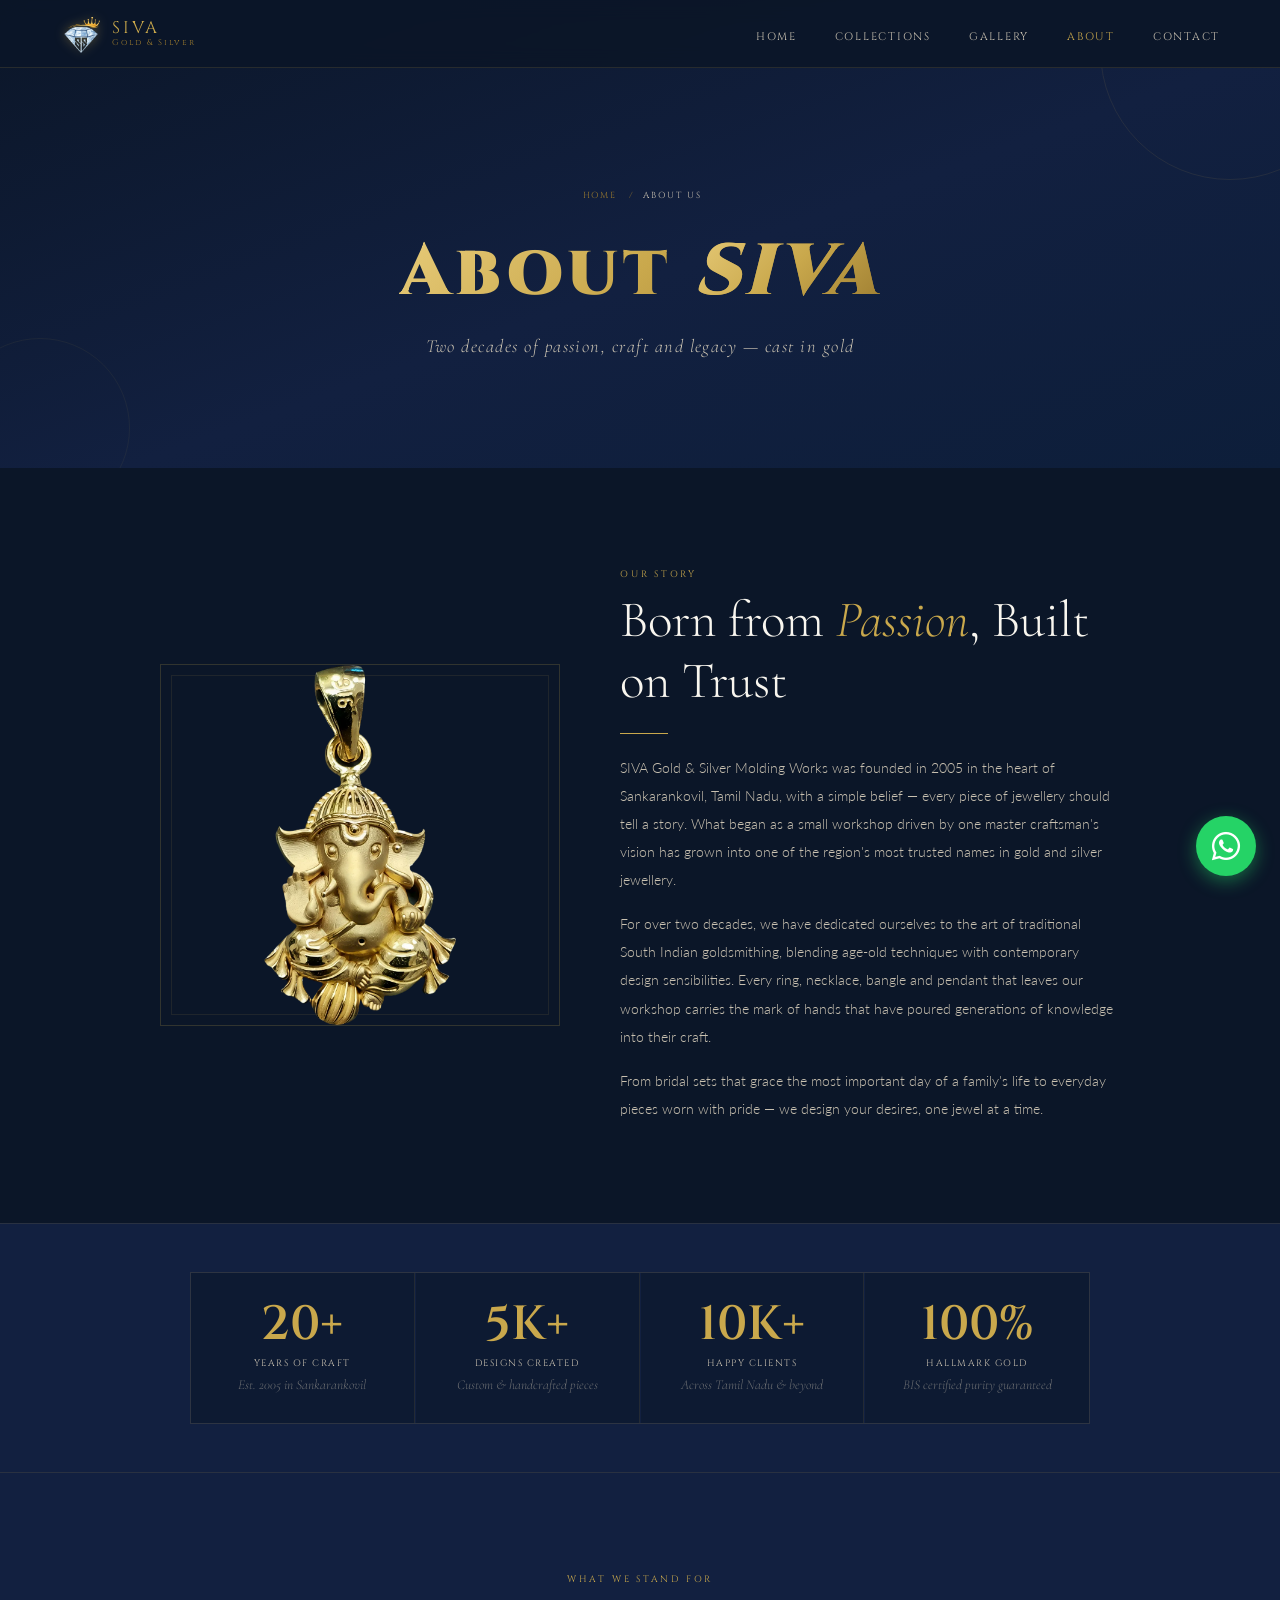
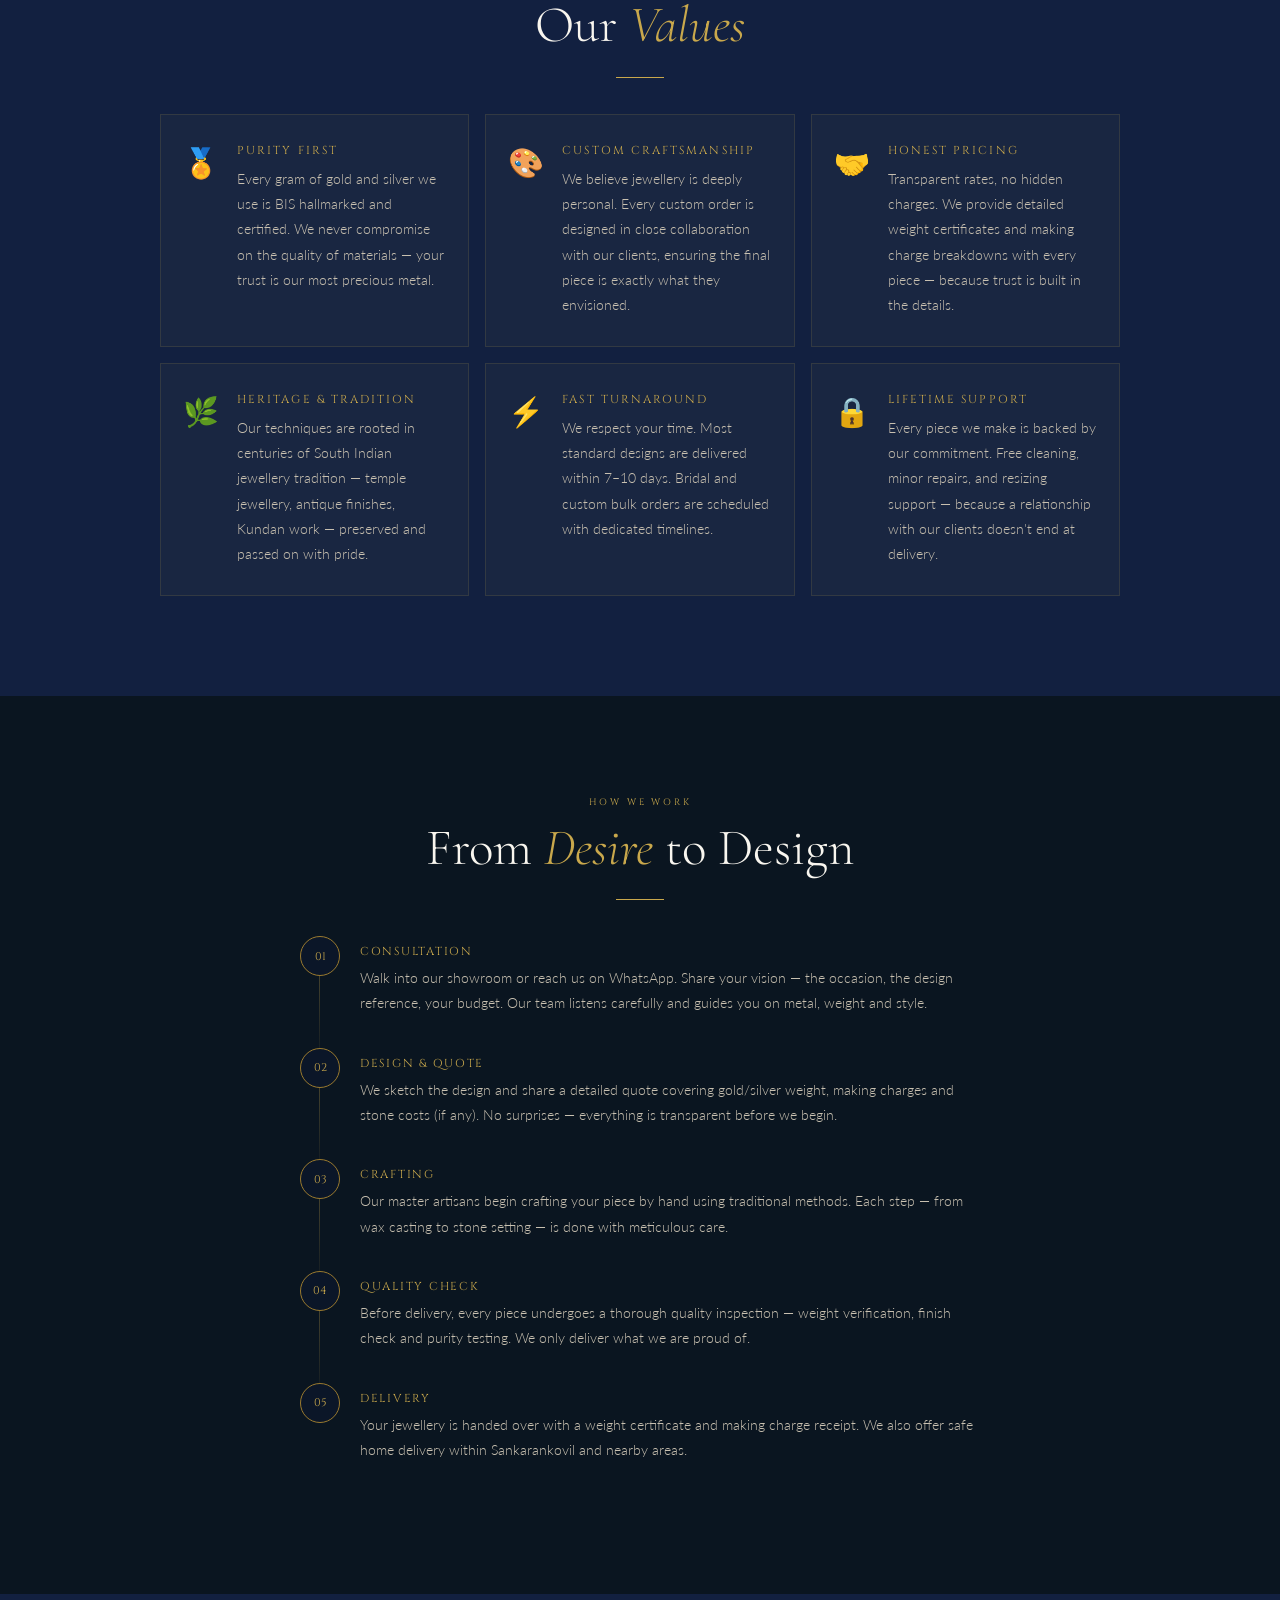
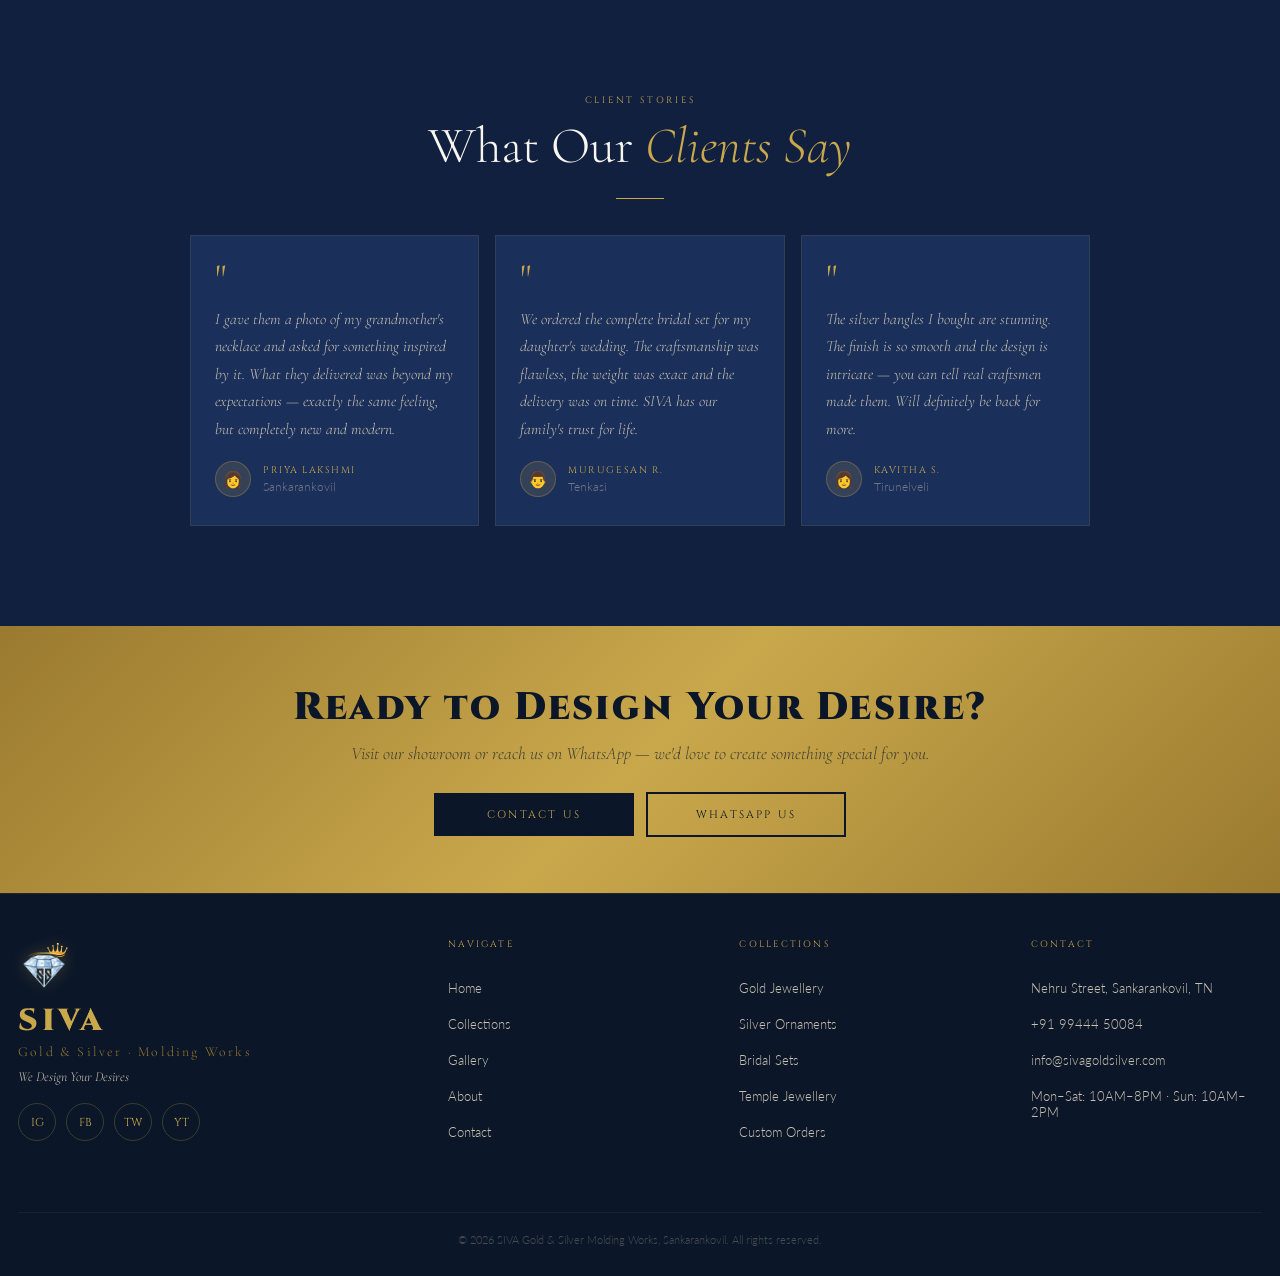
==== about.html @ 399e9473 "Fix site bugs, make it mobile-responsive, and compress assets Correctness - Homepage enquiry form ne" ====
<!DOCTYPE html>
<html lang="en">
<head>
<meta charset="UTF-8">
<meta name="viewport" content="width=device-width, initial-scale=1.0, viewport-fit=cover">
<meta name="theme-color" content="#0B1628">
<title>About Us – SIVA Gold & Silver</title>
<meta name="description" content="SIVA Gold &amp; Silver Molding Works has been crafting gold and silver jewellery in Sankarankovil since 2005. Our story, values and process.">
<link rel="icon" href="assets/logo/favicon-192.png" type="image/png">
<link rel="apple-touch-icon" href="assets/logo/favicon-192.png">
<link rel="preconnect" href="https://fonts.googleapis.com">
<link rel="preconnect" href="https://fonts.gstatic.com" crossorigin>
<link href="https://fonts.googleapis.com/css2?family=Cormorant+Garamond:ital,wght@0,300;0,400;0,600;1,300;1,400&family=Cinzel:wght@400;600;900&family=Lato:wght@300;400&display=swap" rel="stylesheet">
<link rel="stylesheet" href="https://cdnjs.cloudflare.com/ajax/libs/font-awesome/6.5.2/css/all.min.css">
<link rel="stylesheet" href="style.css">
<style>

/* ── PAGE HERO ── */
.page-hero {
  min-height: 52vh;
  padding: calc(var(--nav-h) + 60px) 24px 60px;
  background: linear-gradient(160deg, var(--navy) 0%, var(--navy-mid) 55%, #0D1E3A 100%);
  display: flex; flex-direction: column;
  align-items: center; justify-content: center;
  text-align: center; position: relative; overflow: hidden;
}
.page-hero::before {
  content: ''; position: absolute; top: -80px; right: -80px;
  width: 260px; height: 260px;
  border: 1px solid rgba(201,168,76,.1); border-radius: 50%; pointer-events: none;
}
.page-hero::after {
  content: ''; position: absolute; bottom: -50px; left: -50px;
  width: 180px; height: 180px;
  border: 1px solid rgba(201,168,76,.07); border-radius: 50%; pointer-events: none;
}
.page-hero-inner { position: relative; z-index: 2; animation: fadeUp .7s ease both; }
.breadcrumb {
  font-family: 'Cinzel', serif; font-size: .55rem; letter-spacing: .22em;
  color: var(--gold-dark); text-transform: uppercase; margin-bottom: 14px;
}
.breadcrumb a { color: var(--gold-dark); transition: color .2s; }
.breadcrumb a:hover { color: var(--gold); }
.page-hero h1 {
  font-family: 'Cinzel', serif;
  font-size: clamp(2.2rem, 8vw, 4.5rem);
  font-weight: 900; letter-spacing: .06em;
  background: linear-gradient(135deg, var(--gold-light), var(--gold), var(--gold-dark));
  -webkit-background-clip: text; -webkit-text-fill-color: transparent; background-clip: text;
}
.page-hero p {
  font-family: 'Cormorant Garamond', serif; font-style: italic;
  font-size: clamp(.9rem, 3vw, 1.15rem);
  color: var(--text-light); margin-top: 14px; letter-spacing: .08em;
}

/* ── SHARED SECTION ── */
.about-section {
  padding: 64px 20px;
}
.about-section.alt { background: var(--navy-mid); }
.about-section.dark { background: #0A1520; }

/* ── STORY ── */
.story-grid {
  display: flex; flex-direction: column; gap: 36px;
  max-width: 960px; margin: 0 auto;
}
.story-img-wrap {
  position: relative;
  border: 1px solid rgba(201,168,76,.2);
}
.story-img-wrap::before {
  content: '';
  position: absolute; inset: 10px;
  border: 1px solid rgba(201,168,76,.1);
  pointer-events: none; z-index: 1;
}
.story-img-box {
  height: 240px;
  width: 100%;
  overflow: hidden;
  border-radius: 12px;
}

.story-img-box img {
  width: 100%;
  height: 100%;
  object-fit: contain;
  display: block;
}
.story-text {}
.story-text .section-label { text-align: left; }
.story-text .section-title { text-align: left; }
.story-body {
  font-size: .9rem; line-height: 1.95; color: var(--text-light);
  margin-top: 20px;
}
.story-body p + p { margin-top: 16px; }

/* ── STATS BAND ── */
.stats-band {
  background: var(--navy-mid);
  border-top: 1px solid rgba(201,168,76,.12);
  border-bottom: 1px solid rgba(201,168,76,.12);
  padding: 48px 20px;
}
.stats-row {
  display: grid; grid-template-columns: repeat(2, 1fr);
  gap: 1px; max-width: 900px; margin: 0 auto;
  border: 1px solid rgba(201,168,76,.15);
}
.stat-box {
  padding: 28px 16px; text-align: center;
  background: rgba(11,22,40,.6);
  border-right: 1px solid rgba(201,168,76,.12);
  border-bottom: 1px solid rgba(201,168,76,.12);
}
.stat-box:nth-child(2n) { border-right: none; }
.stat-box:nth-last-child(-n+2) { border-bottom: none; }
.stat-box-num {
  font-family: 'Cinzel', serif;
  font-size: clamp(2rem, 8vw, 3rem);
  font-weight: 600; color: var(--gold); line-height: 1;
}
.stat-box-label {
  font-family: 'Cinzel', serif; font-size: .58rem;
  letter-spacing: .16em; color: var(--text-light);
  text-transform: uppercase; margin-top: 8px;
}
.stat-box-desc {
  font-family: 'Cormorant Garamond', serif; font-style: italic;
  font-size: .85rem; color: rgba(200,192,176,.5);
  margin-top: 6px; line-height: 1.5;
}

/* ── VALUES ── */
.values-grid {
  display: grid; grid-template-columns: 1fr; gap: 16px;
  max-width: 960px; margin: 36px auto 0;
}
.value-card {
  background: rgba(201,168,76,.04);
  border: 1px solid rgba(201,168,76,.14);
  padding: 28px 22px;
  display: flex; gap: 18px; align-items: flex-start;
}
.value-icon {
  font-size: 1.8rem; flex-shrink: 0; margin-top: 2px;
}
.value-title {
  font-family: 'Cinzel', serif; font-size: .72rem;
  letter-spacing: .18em; color: var(--gold);
  text-transform: uppercase; margin-bottom: 8px;
}
.value-desc {
  font-size: .88rem; line-height: 1.8; color: var(--text-light);
}

/* ── PROCESS TIMELINE ── */
.process-list {
  max-width: 680px; margin: 36px auto 0;
  display: flex; flex-direction: column; gap: 0;
}
.process-step {
  display: flex; gap: 20px; align-items: flex-start;
  padding-bottom: 32px; position: relative;
}
.process-step::before {
  content: '';
  position: absolute; left: 19px; top: 40px;
  width: 1px; height: calc(100% - 20px);
  background: linear-gradient(to bottom, rgba(201,168,76,.3), transparent);
}
.process-step:last-child::before { display: none; }
.process-num {
  width: 40px; height: 40px; border-radius: 50%; flex-shrink: 0;
  border: 1px solid var(--gold-dark);
  display: flex; align-items: center; justify-content: center;
  font-family: 'Cinzel', serif; font-size: .7rem;
  color: var(--gold); background: var(--navy);
  position: relative; z-index: 1;
}
.process-content {}
.process-title {
  font-family: 'Cinzel', serif; font-size: .72rem;
  letter-spacing: .15em; color: var(--gold);
  text-transform: uppercase; margin-bottom: 6px; margin-top: 8px;
}
.process-desc { font-size: .88rem; line-height: 1.8; color: var(--text-light); }

/* ── TESTIMONIALS ── */
.testimonials-grid {
  display: flex; flex-direction: column; gap: 16px;
  max-width: 900px; margin: 36px auto 0;
}
.testimonial-card {
  background: var(--navy-light);
  border: 1px solid rgba(201,168,76,.12);
  padding: 28px 24px;
}
.t-quote { font-size: 2.5rem; color: var(--gold); line-height: .7; font-family: 'Cormorant Garamond', serif; display: block; margin-bottom: 14px; }
.t-text { font-family: 'Cormorant Garamond', serif; font-style: italic; font-size: .98rem; line-height: 1.75; color: var(--text-light); margin-bottom: 18px; }
.t-author { display: flex; align-items: center; gap: 12px; }
.t-avatar { width: 36px; height: 36px; border-radius: 50%; background: rgba(201,168,76,.15); border: 1px solid rgba(201,168,76,.3); display: flex; align-items: center; justify-content: center; font-size: 1rem; }
.t-name { font-family: 'Cinzel', serif; font-size: .6rem; letter-spacing: .16em; color: var(--gold); text-transform: uppercase; display: block; }
.t-loc  { font-size: .75rem; color: rgba(200,192,176,.5); margin-top: 2px; }

/* ── CTA BAND ── */
.cta-band {
  background: linear-gradient(135deg, var(--gold-dark) 0%, var(--gold) 50%, var(--gold-dark) 100%);
  padding: 56px 24px; text-align: center;
}
.cta-band h2 {
  font-family: 'Cinzel', serif; font-size: clamp(1.4rem, 5vw, 2.4rem);
  font-weight: 900; color: var(--navy); letter-spacing: .06em; margin-bottom: 10px;
}
.cta-band p {
  font-family: 'Cormorant Garamond', serif; font-style: italic;
  font-size: clamp(.9rem, 3vw, 1.1rem); color: rgba(11,22,40,.7);
  margin-bottom: 28px;
}
.cta-buttons { display: flex; flex-direction: column; gap: 12px; align-items: center; }
.btn-cta-dark {
  display: inline-block; background: var(--navy); color: var(--gold);
  font-family: 'Cinzel', serif; font-size: .68rem; letter-spacing: .2em;
  text-transform: uppercase; padding: 14px 36px; min-width: 200px; text-align: center;
  transition: background .25s;
}
.btn-cta-dark:hover { background: var(--navy-mid); }
.btn-cta-outline {
  display: inline-block; border: 2px solid var(--navy); color: var(--navy);
  font-family: 'Cinzel', serif; font-size: .68rem; letter-spacing: .2em;
  text-transform: uppercase; padding: 13px 36px; min-width: 200px; text-align: center;
  transition: background .25s, color .25s;
}
.btn-cta-outline:hover { background: var(--navy); color: var(--gold); }

/* ── REVEAL ── */
.reveal { opacity: 0; transform: translateY(22px); transition: opacity .6s ease, transform .6s ease; }
.reveal.visible { opacity: 1; transform: none; }
@keyframes fadeUp { from{opacity:0;transform:translateY(28px)} to{opacity:1;transform:none} }

/* ── RESPONSIVE ── */
@media(min-width:640px){
  .about-section { padding: 80px 32px; }
  .stats-row { grid-template-columns: repeat(4, 1fr); }
  .stat-box { border-bottom: none; }
  .stat-box:nth-child(2n) { border-right: 1px solid rgba(201,168,76,.12); }
  .stat-box:last-child { border-right: none; }
  .values-grid { grid-template-columns: repeat(2, 1fr); }
  .testimonials-grid { flex-direction: row; flex-wrap: wrap; }
  .testimonial-card { flex: 1 1 calc(50% - 8px); }
  .cta-buttons { flex-direction: row; justify-content: center; }
}
@media(min-width:1024px){
  :root { --nav-h: 68px; }
  nav { padding: 0 60px; }
  .hamburger { display: none; }
  .nav-links { display: flex; gap: 38px; list-style: none; }
  .nav-links a { font-family:'Cinzel',serif; font-size:.68rem; letter-spacing:.16em; color:var(--text-light); text-transform:uppercase; transition:color .3s; }
  .nav-links a:hover { color: var(--gold); }
  .about-section { padding: 100px 60px; }
  .story-grid { flex-direction: row; gap: 60px; align-items: center; }
  .story-img-wrap { flex: 0 0 400px; }
  .story-img-box { height: 360px; }
  .values-grid { grid-template-columns: repeat(3, 1fr); }
  .testimonials-grid { flex-direction: row; }
  .testimonial-card { flex: 1; }
}
</style>
</head>
<body>

<!-- NAV -->
<nav id="mainNav">
  <a href="index.html" class="nav-logo">
    <img src="assets/logo/diamond.webp" alt="SIVA Logo" class="nav-logo-img">
    <span>SIVA<small>Gold &amp; Silver</small></span>
  </a>
  <ul class="nav-links">
    <li><a href="index.html">Home</a></li>
    <li><a href="collections.html">Collections</a></li>
    <li><a href="gallery.html">Gallery</a></li>
    <li><a href="about.html" style="color:var(--gold)">About</a></li>
    <li><a href="contact.html">Contact</a></li>
  </ul>
  <div class="hamburger" id="hamburger" onclick="toggleMenu(this)" aria-label="Menu">
    <span></span><span></span><span></span>
  </div>
</nav>

<!-- MOBILE DRAWER -->
<div class="mobile-drawer" id="mobileDrawer">
  <a href="index.html"       onclick="closeMenu()">Home</a>
  <a href="collections.html" onclick="closeMenu()">Collections</a>
  <a href="gallery.html"     onclick="closeMenu()">Gallery</a>
  <a href="about.html"       onclick="closeMenu()">About</a>
  <a href="contact.html"     onclick="closeMenu()">Contact</a>
</div>


<a href="https://wa.me/919944450084"
   class="wa-fab"
   target="_blank" rel="noopener"
   aria-label="Chat with us on WhatsApp">
    <i class="fa-brands fa-whatsapp" aria-hidden="true"></i>
</a>


<!-- PAGE HERO -->
<div class="page-hero">
  <div class="page-hero-inner">
    <div class="breadcrumb"><a href="index.html">Home</a> &nbsp;/&nbsp; <span style="color:var(--text-light)">About Us</span></div>
    <h1>About <em style="-webkit-text-fill-color:transparent;background:linear-gradient(135deg,var(--gold-light),var(--gold),var(--gold-dark));-webkit-background-clip:text;background-clip:text;">SIVA</em></h1>
    <p>Two decades of passion, craft and legacy — cast in gold</p>
  </div>
</div>

<!-- ══ OUR STORY ══ -->
<section class="about-section reveal">
  <div class="story-grid">
    <div class="story-img-wrap">
      <div class="story-img-box">
        <img src="assets/about/about.webp" alt="Our Story">
      </div>
    </div>
    <div class="story-text">
      <span class="section-label">Our Story</span>
      <h2 class="section-title">Born from <em>Passion</em>, Built on Trust</h2>
      <div class="gold-rule left"></div>
      <div class="story-body">
        <p>
          SIVA Gold &amp; Silver Molding Works was founded in 2005 in the heart of
          Sankarankovil, Tamil Nadu, with a simple belief — every piece of jewellery
          should tell a story. What began as a small workshop driven by one master
          craftsman's vision has grown into one of the region's most trusted names
          in gold and silver jewellery.
        </p>
        <p>
          For over two decades, we have dedicated ourselves to the art of traditional
          South Indian goldsmithing, blending age-old techniques with contemporary
          design sensibilities. Every ring, necklace, bangle and pendant that leaves
          our workshop carries the mark of hands that have poured generations of
          knowledge into their craft.
        </p>
        <p>
          From bridal sets that grace the most important day of a family's life to
          everyday pieces worn with pride — we design your desires, one jewel at a time.
        </p>
      </div>
    </div>
  </div>
</section>

<!-- ══ STATS BAND ══ -->
<div class="stats-band">
  <div class="stats-row reveal">
    <div class="stat-box">
      <div class="stat-box-num">20+</div>
      <div class="stat-box-label">Years of Craft</div>
      <div class="stat-box-desc">Est. 2005 in Sankarankovil</div>
    </div>
    <div class="stat-box">
      <div class="stat-box-num">5K+</div>
      <div class="stat-box-label">Designs Created</div>
      <div class="stat-box-desc">Custom &amp; handcrafted pieces</div>
    </div>
    <div class="stat-box">
      <div class="stat-box-num">10K+</div>
      <div class="stat-box-label">Happy Clients</div>
      <div class="stat-box-desc">Across Tamil Nadu &amp; beyond</div>
    </div>
    <div class="stat-box">
      <div class="stat-box-num">100%</div>
      <div class="stat-box-label">Hallmark Gold</div>
      <div class="stat-box-desc">BIS certified purity guaranteed</div>
    </div>
  </div>
</div>

<!-- ══ OUR VALUES ══ -->
<section class="about-section alt reveal">
  <div style="max-width:960px;margin:0 auto">
    <div style="text-align:center;margin-bottom:8px">
      <span class="section-label">What We Stand For</span>
      <h2 class="section-title">Our <em>Values</em></h2>
      <div class="gold-rule"></div>
    </div>
    <div class="values-grid">
      <div class="value-card">
        <div class="value-icon">🏅</div>
        <div>
          <div class="value-title">Purity First</div>
          <div class="value-desc">Every gram of gold and silver we use is BIS hallmarked and certified. We never compromise on the quality of materials — your trust is our most precious metal.</div>
        </div>
      </div>
      <div class="value-card">
        <div class="value-icon">🎨</div>
        <div>
          <div class="value-title">Custom Craftsmanship</div>
          <div class="value-desc">We believe jewellery is deeply personal. Every custom order is designed in close collaboration with our clients, ensuring the final piece is exactly what they envisioned.</div>
        </div>
      </div>
      <div class="value-card">
        <div class="value-icon">🤝</div>
        <div>
          <div class="value-title">Honest Pricing</div>
          <div class="value-desc">Transparent rates, no hidden charges. We provide detailed weight certificates and making charge breakdowns with every piece — because trust is built in the details.</div>
        </div>
      </div>
      <div class="value-card">
        <div class="value-icon">🌿</div>
        <div>
          <div class="value-title">Heritage &amp; Tradition</div>
          <div class="value-desc">Our techniques are rooted in centuries of South Indian jewellery tradition — temple jewellery, antique finishes, Kundan work — preserved and passed on with pride.</div>
        </div>
      </div>
      <div class="value-card">
        <div class="value-icon">⚡</div>
        <div>
          <div class="value-title">Fast Turnaround</div>
          <div class="value-desc">We respect your time. Most standard designs are delivered within 7–10 days. Bridal and custom bulk orders are scheduled with dedicated timelines.</div>
        </div>
      </div>
      <div class="value-card">
        <div class="value-icon">🔒</div>
        <div>
          <div class="value-title">Lifetime Support</div>
          <div class="value-desc">Every piece we make is backed by our commitment. Free cleaning, minor repairs, and resizing support — because a relationship with our clients doesn't end at delivery.</div>
        </div>
      </div>
    </div>
  </div>
</section>

<!-- ══ OUR PROCESS ══ -->
<section class="about-section dark reveal">
  <div style="max-width:700px;margin:0 auto;text-align:center">
    <span class="section-label">How We Work</span>
    <h2 class="section-title">From <em>Desire</em> to Design</h2>
    <div class="gold-rule"></div>
  </div>
  <div class="process-list">
    <div class="process-step">
      <div class="process-num">01</div>
      <div class="process-content">
        <div class="process-title">Consultation</div>
        <div class="process-desc">Walk into our showroom or reach us on WhatsApp. Share your vision — the occasion, the design reference, your budget. Our team listens carefully and guides you on metal, weight and style.</div>
      </div>
    </div>
    <div class="process-step">
      <div class="process-num">02</div>
      <div class="process-content">
        <div class="process-title">Design &amp; Quote</div>
        <div class="process-desc">We sketch the design and share a detailed quote covering gold/silver weight, making charges and stone costs (if any). No surprises — everything is transparent before we begin.</div>
      </div>
    </div>
    <div class="process-step">
      <div class="process-num">03</div>
      <div class="process-content">
        <div class="process-title">Crafting</div>
        <div class="process-desc">Our master artisans begin crafting your piece by hand using traditional methods. Each step — from wax casting to stone setting — is done with meticulous care.</div>
      </div>
    </div>
    <div class="process-step">
      <div class="process-num">04</div>
      <div class="process-content">
        <div class="process-title">Quality Check</div>
        <div class="process-desc">Before delivery, every piece undergoes a thorough quality inspection — weight verification, finish check and purity testing. We only deliver what we are proud of.</div>
      </div>
    </div>
    <div class="process-step">
      <div class="process-num">05</div>
      <div class="process-content">
        <div class="process-title">Delivery</div>
        <div class="process-desc">Your jewellery is handed over with a weight certificate and making charge receipt. We also offer safe home delivery within Sankarankovil and nearby areas.</div>
      </div>
    </div>
  </div>
</section>

<!-- ══ TESTIMONIALS ══ -->
<section class="about-section alt reveal">
  <div style="text-align:center;margin-bottom:8px">
    <span class="section-label">Client Stories</span>
    <h2 class="section-title">What Our <em>Clients Say</em></h2>
    <div class="gold-rule"></div>
  </div>
  <div class="testimonials-grid">
    <div class="testimonial-card">
      <span class="t-quote">"</span>
      <p class="t-text">I gave them a photo of my grandmother's necklace and asked for something inspired by it. What they delivered was beyond my expectations — exactly the same feeling, but completely new and modern.</p>
      <div class="t-author">
        <div class="t-avatar">👩</div>
        <div>
          <span class="t-name">Priya Lakshmi</span>
          <div class="t-loc">Sankarankovil</div>
        </div>
      </div>
    </div>
    <div class="testimonial-card">
      <span class="t-quote">"</span>
      <p class="t-text">We ordered the complete bridal set for my daughter's wedding. The craftsmanship was flawless, the weight was exact and the delivery was on time. SIVA has our family's trust for life.</p>
      <div class="t-author">
        <div class="t-avatar">👨</div>
        <div>
          <span class="t-name">Murugesan R.</span>
          <div class="t-loc">Tenkasi</div>
        </div>
      </div>
    </div>
    <div class="testimonial-card">
      <span class="t-quote">"</span>
      <p class="t-text">The silver bangles I bought are stunning. The finish is so smooth and the design is intricate — you can tell real craftsmen made them. Will definitely be back for more.</p>
      <div class="t-author">
        <div class="t-avatar">👩</div>
        <div>
          <span class="t-name">Kavitha S.</span>
          <div class="t-loc">Tirunelveli</div>
        </div>
      </div>
    </div>
  </div>
</section>

<!-- ══ CTA BAND ══ -->
<div class="cta-band">
  <h2>Ready to Design Your Desire?</h2>
  <p>Visit our showroom or reach us on WhatsApp — we'd love to create something special for you.</p>
  <div class="cta-buttons">
    <a href="contact.html" class="btn-cta-dark">Contact Us</a>
    <a href="https://wa.me/919944450084" target="_blank" rel="noopener" class="btn-cta-outline">WhatsApp Us</a>
  </div>
</div>

<!-- FOOTER -->
<footer>
  <div class="footer-grid-desktop" id="footerDesktop">
    <div>
      <img src="assets/logo/diamond.webp" alt="SIVA Logo" class="footer-logo-img">
      <div class="footer-brand-name">SIVA</div>
      <div class="footer-brand-sub">Gold &amp; Silver · Molding Works</div>
      <div class="footer-tagline-txt">We Design Your Desires</div>
      <div class="footer-socials" style="justify-content:flex-start;margin-top:18px;">
        <a class="social-btn" href="#" aria-label="Instagram">IG</a>
        <a class="social-btn" href="#" aria-label="Facebook">FB</a>
        <a class="social-btn" href="#" aria-label="Twitter">TW</a>
        <a class="social-btn" href="#" aria-label="YouTube">YT</a>
      </div>
    </div>
    <div>
      <div class="footer-col-title">Navigate</div>
      <ul class="footer-links">
        <li><a href="index.html">Home</a></li>
        <li><a href="collections.html">Collections</a></li>
        <li><a href="gallery.html">Gallery</a></li>
        <li><a href="about.html">About</a></li>
        <li><a href="contact.html">Contact</a></li>
      </ul>
    </div>
    <div>
      <div class="footer-col-title">Collections</div>
      <ul class="footer-links">
        <li><a href="collections.html">Gold Jewellery</a></li>
        <li><a href="collections.html">Silver Ornaments</a></li>
        <li><a href="collections.html">Bridal Sets</a></li>
        <li><a href="collections.html">Temple Jewellery</a></li>
        <li><a href="collections.html">Custom Orders</a></li>
      </ul>
    </div>
    <div>
      <div class="footer-col-title">Contact</div>
      <ul class="footer-links">
        <li><a href="https://maps.app.goo.gl/4U7xmLHqNgu89swYA" target="_blank" rel="noopener">Nehru Street, Sankarankovil, TN</a></li>
        <li><a href="tel:+919944450084">+91 99444 50084</a></li>
        <li><a href="mailto:info@sivagoldsilver.com">info@sivagoldsilver.com</a></li>
        <li><span>Mon–Sat: 10AM–8PM · Sun: 10AM–2PM</span></li>
      </ul>
    </div>
  </div>

  <div class="footer-mobile-only" id="footerMobile">
    <div class="footer-brand">
      <img src="assets/logo/diamond.webp" alt="SIVA Logo" class="footer-logo-img-mobile">
      <div class="footer-brand-name">SIVA</div>
      <div class="footer-brand-sub">Gold &amp; Silver · Molding Works</div>
      <div class="footer-tagline-txt">We Design Your Desires</div>
      <div class="footer-socials">
        <a class="social-btn" href="#" aria-label="Instagram">IG</a>
        <a class="social-btn" href="#" aria-label="Facebook">FB</a>
        <a class="social-btn" href="#" aria-label="Twitter">TW</a>
        <a class="social-btn" href="#" aria-label="YouTube">YT</a>
      </div>
    </div>
    <div class="footer-accordion">
      <div class="footer-acc-item">
        <button class="footer-acc-btn" onclick="toggleAcc(this)">Navigate<span class="arr">▾</span></button>
        <div class="footer-acc-body">
          <ul class="footer-links">
            <li><a href="index.html"       onclick="closeAcc(this)">Home</a></li>
            <li><a href="collections.html" onclick="closeAcc(this)">Collections</a></li>
            <li><a href="gallery.html"     onclick="closeAcc(this)">Gallery</a></li>
            <li><a href="about.html"       onclick="closeAcc(this)">About</a></li>
            <li><a href="contact.html"     onclick="closeAcc(this)">Contact</a></li>
          </ul>
        </div>
      </div>
      <div class="footer-acc-item">
        <button class="footer-acc-btn" onclick="toggleAcc(this)">Contact Info<span class="arr">▾</span></button>
        <div class="footer-acc-body">
          <ul class="footer-links">
            <li><a href="https://maps.app.goo.gl/4U7xmLHqNgu89swYA" target="_blank" rel="noopener">Nehru Street, Sankarankovil, TN</a></li>
            <li><a href="tel:+919944450084">+91 99444 50084</a></li>
            <li><a href="mailto:info@sivagoldsilver.com">info@sivagoldsilver.com</a></li>
            <li><span>Mon–Sat: 10AM–8PM · Sun: 10AM–2PM</span></li>
          </ul>
        </div>
      </div>
    </div>
  </div>

  <div class="footer-bottom">
    <div class="footer-copy">© 2026 SIVA Gold &amp; Silver Molding Works, Sankarankovil. All rights reserved.</div>
  </div>
</footer>

<script>
const nav = document.getElementById('mainNav');
window.addEventListener('scroll', () => nav.classList.toggle('scrolled', scrollY > 50), { passive: true });
let menuOpen = false;
function toggleMenu(btn) {
  menuOpen = !menuOpen;
  btn.classList.toggle('open', menuOpen);
  document.getElementById('mobileDrawer').classList.toggle('open', menuOpen);
  document.body.style.overflow = menuOpen ? 'hidden' : '';
}
function closeMenu() {
  menuOpen = false;
  document.getElementById('hamburger').classList.remove('open');
  document.getElementById('mobileDrawer').classList.remove('open');
  document.body.style.overflow = '';
}
function toggleAcc(btn) {
  const body = btn.nextElementSibling;
  const was  = body.classList.contains('open');
  document.querySelectorAll('.footer-acc-body').forEach(b => b.classList.remove('open'));
  document.querySelectorAll('.footer-acc-btn').forEach(b  => b.classList.remove('open'));
  if (!was) { body.classList.add('open'); btn.classList.add('open'); }
}
function closeAcc() {
  document.querySelectorAll('.footer-acc-body').forEach(b => b.classList.remove('open'));
  document.querySelectorAll('.footer-acc-btn').forEach(b  => b.classList.remove('open'));
}
function footerLayout() {
  const d = window.innerWidth >= 1024;
  const fd = document.getElementById('footerDesktop');
  const fm = document.getElementById('footerMobile');
  if (fd) fd.style.display = d ? 'grid' : 'none';
  if (fm) fm.style.display = d ? 'none' : 'block';
}
footerLayout();
window.addEventListener('resize', footerLayout);
const obs = new IntersectionObserver((en) => {
  en.forEach((e, i) => {
    if (e.isIntersecting) { setTimeout(() => e.target.classList.add('visible'), i * 60); obs.unobserve(e.target); }
  });
}, { threshold: 0.07 });
document.querySelectorAll('.reveal').forEach(el => obs.observe(el));
</script>
</body>
</html>
---- style.css ----
/* ════════════════════════════════════════
   RESET & VARIABLES
════════════════════════════════════════ */
:root {
  --gold:       #C9A84C;
  --gold-light: #E8CC7A;
  --gold-dark:  #9A7A2F;
  --navy:       #0B1628;
  --navy-mid:   #122040;
  --navy-light: #1A2F5A;
  --white:      #F9F6EF;
  --text-light: #C8C0B0;
  --nav-h:      60px;
}
*, *::before, *::after {
  margin: 0; padding: 0; box-sizing: border-box;
  -webkit-tap-highlight-color: transparent;
}
html { scroll-behavior: smooth; font-size: 16px; }
body {
  background: var(--navy); color: var(--white);
  font-family: 'Lato', sans-serif; font-weight: 300;
  overflow-x: hidden; -webkit-font-smoothing: antialiased;
}
img { max-width: 100%; display: block; }
a { text-decoration: none; color: inherit; }
button { border: none; background: none; cursor: pointer; font-family: inherit; }

/* keyboard focus — tap highlight is disabled above, so this is the only focus cue */
:focus-visible {
  outline: 2px solid var(--gold);
  outline-offset: 2px;
}

/* respect reduced-motion preferences */
@media (prefers-reduced-motion: reduce) {
  html { scroll-behavior: auto; }
  *, *::before, *::after {
    animation-duration: .01ms !important;
    animation-iteration-count: 1 !important;
    transition-duration: .01ms !important;
  }
}
::-webkit-scrollbar { width: 4px; }
::-webkit-scrollbar-track { background: var(--navy); }
::-webkit-scrollbar-thumb { background: var(--gold-dark); border-radius: 2px; }

/* ════════════════════════════════════════
   NAV  —  logo LEFT  |  name RIGHT
════════════════════════════════════════ */
nav {
  position: fixed; top: 0; left: 0; right: 0; z-index: 900;
  height: var(--nav-h);
  display: flex; align-items: center; justify-content: space-between;
  padding: 0 20px;
  background: rgba(11,22,40,.93);
  backdrop-filter: blur(10px);
  border-bottom: 1px solid rgba(201,168,76,.15);
  transition: background .3s;
}
nav.scrolled { background: rgba(11,22,40,.99); }

/* logo link: image on left, text on right */
.nav-logo {
  display: flex;
  align-items: center;
  gap: 10px;
  font-family: 'Cinzel', serif;
  font-size: 1.05rem;
  letter-spacing: .17em;
  color: var(--gold);
}
.nav-logo-img {
  width: 36px; height: 36px;
  object-fit: contain; flex-shrink: 0;
  filter: drop-shadow(0 0 6px rgba(201,168,76,.4));
}
.nav-logo span { display: flex; flex-direction: column; line-height: 1; }
.nav-logo small {
  font-size: .52rem; letter-spacing: .24em;
  color: var(--gold-dark); margin-top: 2px;
}

/* desktop links */
.nav-links { display: none; }

/* hamburger */
.hamburger {
  width: 42px; height: 42px;
  display: flex; flex-direction: column;
  align-items: center; justify-content: center; gap: 5px; cursor: pointer;
}
.hamburger span { width: 22px; height: 1.5px; background: var(--gold); transition: .3s; display: block; }
.hamburger.open span:nth-child(1) { transform: rotate(45deg) translate(4.5px, 4.5px); }
.hamburger.open span:nth-child(2) { opacity: 0; transform: scaleX(0); }
.hamburger.open span:nth-child(3) { transform: rotate(-45deg) translate(4.5px, -4.5px); }

/* mobile drawer */
.mobile-drawer {
  position: fixed; inset: 0; top: var(--nav-h); z-index: 800;
  background: var(--navy-mid);
  display: flex; flex-direction: column; align-items: center; justify-content: center;
  transform: translateX(100%);
  transition: transform .35s cubic-bezier(.4,0,.2,1);
  /* scroll instead of clipping links on short/landscape screens */
  overflow-y: auto; -webkit-overflow-scrolling: touch;
  padding-bottom: env(safe-area-inset-bottom, 0px);
}
/* short viewports (landscape phones): stop vertical centering so nothing is cut off */
@media (max-height: 520px) {
  .mobile-drawer   { justify-content: flex-start; padding-top: 12px; }
  .mobile-drawer a { padding: 14px 0; font-size: 1.05rem; }
}
.mobile-drawer.open { transform: translateX(0); }
.mobile-drawer a {
  font-family: 'Cinzel', serif; font-size: 1.25rem; letter-spacing: .15em;
  color: var(--text-light); text-transform: uppercase;
  padding: 22px 0; width: 100%; text-align: center;
  border-bottom: 1px solid rgba(201,168,76,.08); transition: color .2s;
}
.mobile-drawer a:first-child { border-top: 1px solid rgba(201,168,76,.08); }
.mobile-drawer a:active { color: var(--gold); }

/* WhatsApp FAB */
.wa-fab {
    position: fixed;
    bottom: calc(18px + env(safe-area-inset-bottom, 0px));
    right: 16px;
    width: 52px;
    height: 52px;
    background: #25D366;
    border-radius: 50%;
    display: flex;
    align-items: center;
    justify-content: center;
    text-decoration: none;
    box-shadow: 0 5px 18px rgba(37,211,102,.45);
    transition: transform .2s ease, opacity .25s ease;
    z-index: 890;   /* above the page, below the lightbox (1000) */
}

.wa-fab i{
    color: #fff;
    font-size: 28px;
    line-height: 1;
}

.wa-fab:hover,
.wa-fab:focus-visible {
    transform: scale(1.08);
}

/* hide the FAB while the mobile menu is open (drawer is its previous sibling) */
.mobile-drawer.open ~ .wa-fab { opacity: 0; pointer-events: none; }
/* ...and while a lightbox is open (which sits after the FAB, so :has is needed) */
body:has(.lightbox.open) .wa-fab { opacity: 0; pointer-events: none; }

@media(min-width:1024px){
  .wa-fab   { bottom: 24px; right: 24px; width: 60px; height: 60px; }
  .wa-fab i { font-size: 32px; }
}
/* ════════════════════════════════════════
   HERO  —  logo LEFT  |  text RIGHT
════════════════════════════════════════ */
#hero {
  min-height: 100vh;        /* fallback for browsers without svh */
  min-height: 100svh;
  padding: calc(var(--nav-h) + 32px) 20px 72px;
  background: linear-gradient(160deg, var(--navy) 0%, var(--navy-mid) 60%, #0D1E3A 100%);
  display: flex; flex-direction: column;
  align-items: center; justify-content: center;
  position: relative; overflow: hidden;
}
#hero::before {
  content: ''; position: absolute; top: -90px; right: -90px;
  width: 280px; height: 280px;
  border: 1px solid rgba(201,168,76,.1); border-radius: 50%; pointer-events: none;
}
#hero::after {
  content: ''; position: absolute; bottom: -60px; left: -60px;
  width: 200px; height: 200px;
  border: 1px solid rgba(201,168,76,.07); border-radius: 50%; pointer-events: none;
}

.hero-inner {
  position: relative; z-index: 2;
  animation: fadeUp .8s ease both;
  width: 100%; max-width: 900px;
}

/* ── split row: always logo-left / text-right ── */
.hero-split {
  display: flex;
  flex-direction: row;          /* side-by-side on ALL screen sizes */
  align-items: center;
  justify-content: center;
  gap: 20px;
  width: 100%;
}

.hero-logo-col {
  flex-shrink: 0;
  display: flex; align-items: center; justify-content: center;
}

.hero-logo-img {
  width: clamp(90px, 26vw, 220px);
  height: clamp(90px, 26vw, 220px);
  object-fit: contain;
  filter: drop-shadow(0 4px 28px rgba(201,168,76,.45));
  animation: floatLogo 4s ease-in-out infinite;
}
@keyframes floatLogo {
  0%, 100% { transform: translateY(0); }
  50%       { transform: translateY(-8px); }
}

.hero-text-col {
  flex: 1; min-width: 0;
  display: flex; flex-direction: column;
  align-items: flex-start;
  text-align: left;
}

.hero-badge {
  display: inline-block;
  align-self: flex-start;          /* stick to left edge of column */
  border: 1px solid rgba(201,168,76,.4); color: var(--gold);
  font-family: 'Cinzel', serif; font-size: .52rem; letter-spacing: .24em;
  padding: 4px 12px; margin-bottom: 14px; text-transform: uppercase;
}
.hero-brand {
  font-family: 'Cinzel', serif;
  font-size: clamp(2.8rem, 12vw, 8rem);
  font-weight: 900; letter-spacing: .04em; line-height: 1;
  background: linear-gradient(135deg, var(--gold-light) 0%, var(--gold) 45%, var(--gold-dark) 100%);
  -webkit-background-clip: text; -webkit-text-fill-color: transparent; background-clip: text;
  filter: drop-shadow(0 2px 14px rgba(201,168,76,.22));
}
.diamond-row {
  display: flex; align-items: center;
  gap: 8px; justify-content: flex-start; margin: 12px 0;
}
.diamond-row span {
  width: 5px; height: 5px; background: var(--gold);
  transform: rotate(45deg); opacity: .7;
}
.diamond-row span:nth-child(2) { width: 8px; height: 8px; opacity: 1; }
.line-dec { width: 32px; height: 1px; background: linear-gradient(to right, transparent, var(--gold-dark)); }
.line-dec.r { background: linear-gradient(to left, transparent, var(--gold-dark)); }

/* GOLD & SILVER — large, elegant Cormorant, wide spacing */
.hero-sub {
  font-family: 'Cormorant Garamond', serif;
  font-size: clamp(1.3rem, 5.5vw, 2.2rem);
  font-weight: 300;
  letter-spacing: .38em;
  background: linear-gradient(135deg, var(--gold-light) 0%, var(--gold) 50%, var(--gold-dark) 100%);
  -webkit-background-clip: text; -webkit-text-fill-color: transparent;
  background-clip: text;
  filter: drop-shadow(0 2px 16px rgba(201,168,76,.5));
  text-transform: uppercase;
  margin-bottom: 12px;
  align-self: flex-start;
}
/* MOLDING WORKS — Cinzel, medium size, subtle gold, tight spacing */
.hero-tagline {
  font-family: 'Cinzel', serif; font-weight: 400;
  font-size: clamp(.65rem, 2.2vw, .85rem);
  letter-spacing: .32em;
  background: linear-gradient(90deg, var(--gold-light), var(--gold), var(--gold-dark));
  -webkit-background-clip: text; -webkit-text-fill-color: transparent;
  background-clip: text;
  filter: drop-shadow(0 0 6px rgba(201,168,76,.35));
  text-transform: uppercase;
  margin-bottom: 14px;
}
/* WE DESIGN YOUR DESIRES — gold text, simple border box */
.hero-tagline-highlight {
  font-family: 'Cinzel', serif; font-weight: 600;
  font-size: clamp(.55rem, 1.7vw, .7rem);
  letter-spacing: .28em;
  color: var(--gold);
  text-transform: uppercase;
  display: inline-block;
  align-self: flex-start;
  border: 1px solid rgba(201,168,76,.6);
  padding: 8px 20px;
  margin-bottom: 28px;
  box-shadow: 0 0 10px rgba(201,168,76,.15);
}
.btn-primary {
  display: inline-block; border: 1px solid var(--gold); color: var(--gold);
  font-family: 'Cinzel', serif; font-size: .62rem; letter-spacing: .18em;
  text-transform: uppercase; padding: 13px 26px;
  position: relative; overflow: hidden; transition: color .35s;
}
.btn-primary::before {
  content: ''; position: absolute; inset: 0; background: var(--gold);
  transform: scaleX(0); transform-origin: left; transition: transform .35s ease;
}
.btn-primary:active { color: var(--navy); }
.btn-primary:active::before { transform: scaleX(1); }
.btn-primary span { position: relative; z-index: 1; }

.hero-scroll-hint {
  position: absolute; bottom: 20px; left: 50%; transform: translateX(-50%);
  font-family: 'Cinzel', serif; font-size: .52rem; letter-spacing: .2em;
  color: var(--gold-dark); text-transform: uppercase;
  display: flex; flex-direction: column; align-items: center; gap: 6px;
}
.hero-scroll-hint::after {
  content: ''; width: 1px; height: 26px;
  background: linear-gradient(to bottom, var(--gold-dark), transparent);
  animation: scrollLine 1.8s ease-in-out infinite;
}

/* ════════════════════════════════════════
   MARQUEE
════════════════════════════════════════ */
.marquee-strip { background: var(--gold); padding: 11px 0; overflow: hidden; white-space: nowrap; }
.marquee-strip.dark { background: var(--navy-mid); }
.marquee-inner { display: inline-flex; animation: marquee 16s linear infinite; }
.marquee-inner.rev { animation-direction: reverse; }
.marquee-inner span {
  font-family: 'Cinzel', serif; font-size: .6rem; letter-spacing: .2em;
  color: var(--navy); text-transform: uppercase; padding: 0 22px;
}
.marquee-inner span::before { content: '◆  '; }
.marquee-strip.dark .marquee-inner span { color: var(--gold); }

/* ════════════════════════════════════════
   SECTION COMMON
════════════════════════════════════════ */
section { padding: 60px 18px; }
.section-label {
  font-family: 'Cinzel', serif; font-size: .58rem;
  letter-spacing: .3em; color: var(--gold);
  text-transform: uppercase; margin-bottom: 10px; display: block;
}
.section-title {
  font-family: 'Cormorant Garamond', serif;
  font-size: clamp(1.8rem, 6.5vw, 3.2rem);
  font-weight: 300; line-height: 1.2; color: var(--white);
}
.section-title em { font-style: italic; color: var(--gold); }
.gold-rule { width: 48px; height: 1px; background: var(--gold); margin: 20px auto 0; }
.gold-rule.left { margin-left: 0; }

/* ════════════════════════════════════════
   COLLECTIONS
════════════════════════════════════════ */
#collections { background: var(--white); color: var(--navy); padding: 60px 16px; }
#collections .section-label { color: var(--gold-dark); text-align: center; }
#collections .section-title { color: var(--navy); text-align: center; }
#collections .section-title em { color: var(--gold-dark); }
.collections-header { margin-bottom: 36px; }
.collections-grid {
  display: grid; grid-template-columns: repeat(2, 1fr); gap: 12px;
  max-width: 1100px; margin: 0 auto;
}
.product-card {
  background: #fff; border: 1px solid rgba(201,168,76,.2);
  overflow: hidden; position: relative; cursor: pointer;
  transition: box-shadow .3s, transform .3s;
}
.product-card:active { transform: scale(.97); box-shadow: 0 8px 24px rgba(201,168,76,.13); }
.card-img-wrap {
  height: 170px;                                   /* taller = more room for jewellery */
  background: linear-gradient(145deg, #f5f0e8, #ede8de);  /* warm cream, looks great behind gold */
  display: flex; align-items: center; justify-content: center;
  overflow: hidden; position: relative;
}
/* card image — contain shows full jewellery, no cropping */
.card-img {
  width: 100%; height: 100%;
  object-fit: contain;      /* full piece visible, no crop */
  object-position: center;
  display: block;
  padding: 10px;            /* breathing room around jewellery */
  transition: transform .4s;
  background: transparent;
}
.product-card:hover .card-img { transform: scale(1.06); }
/* fallback shown when image missing */
.card-img-fallback {
  display: none; align-items: center; justify-content: center;
  width: 100%; height: 100%;
  font-size: 3.2rem; user-select: none;
}
.jewel-emoji { font-size: 3.2rem; user-select: none; }
.card-no {
  position: absolute; top: 8px; left: 10px; z-index: 1;
  font-family: 'Cinzel', serif; font-size: .5rem;
  letter-spacing: .14em; color: rgba(10,20,40,.55);
}
.card-badge {
  position: absolute; top: 8px; right: 10px;
  background: var(--gold); color: var(--navy);
  font-family: 'Cinzel', serif; font-size: .46rem;
  letter-spacing: .1em; padding: 3px 7px; text-transform: uppercase;
}
.card-info {
  padding: 11px 13px 13px;
  display: flex; justify-content: space-between; align-items: flex-end;
}
.card-name { font-family: 'Cormorant Garamond', serif; font-size: .95rem; font-weight: 600; color: var(--navy); line-height: 1.2; }
.card-sub  { font-size: .65rem; color: #888; letter-spacing: .05em; margin-top: 2px; }
.card-weight { font-family: 'Cinzel', serif; font-size: .66rem; color: var(--gold-dark); letter-spacing: .07em; white-space: nowrap; }

/* ════════════════════════════════════════
   ABOUT
════════════════════════════════════════ */
#about { background: var(--navy-mid); position: relative; overflow: hidden; }
#about::before {
  content: 'SIVA'; pointer-events: none;
  position: absolute; right: -10px; bottom: -30px;
  font-family: 'Cinzel', serif; font-size: 9rem; font-weight: 900;
  color: rgba(201,168,76,.04); line-height: 1; white-space: nowrap;
}
.about-content { position: relative; z-index: 2; }
.about-hero-img {
  width: 100%;
  background: transparent;
  border: none;
  display: flex; align-items: center; justify-content: center;
  margin-bottom: 32px;
  overflow: hidden;
}
.about-hero-img img {
  width: 100%;
  height: auto;
  max-height: 420px;
  object-fit: contain;
  object-position: center;
  display: block;
}
.about-body { font-size: .88rem; line-height: 1.9; color: var(--text-light); margin-top: 18px; }
.about-stats {
  display: grid; grid-template-columns: repeat(3, 1fr);
  margin-top: 32px; border: 1px solid rgba(201,168,76,.2);
}
.stat-item { padding: 18px 8px; text-align: center; border-right: 1px solid rgba(201,168,76,.2); }
.stat-item:last-child { border-right: none; }
.stat-num   { font-family: 'Cinzel', serif; font-size: 1.7rem; font-weight: 600; color: var(--gold); line-height: 1; }
.stat-label { font-size: .6rem; letter-spacing: .1em; color: var(--text-light); margin-top: 4px; text-transform: uppercase; }

/* ════════════════════════════════════════
   PRESS / TESTIMONIALS
════════════════════════════════════════ */
#press { background: var(--navy); }
.press-header { text-align: center; margin-bottom: 36px; }
.press-scroll-wrap {
  overflow-x: auto; scroll-snap-type: x mandatory;
  -webkit-overflow-scrolling: touch;
  display: flex; gap: 12px; padding-bottom: 12px; scrollbar-width: none;
}
.press-scroll-wrap::-webkit-scrollbar { display: none; }
.press-card {
  scroll-snap-align: start; min-width: 78vw; max-width: 300px;
  background: var(--navy-light); border: 1px solid rgba(201,168,76,.12);
  padding: 28px 22px; flex-shrink: 0;
}
.quote-mark { font-family: 'Cormorant Garamond', serif; font-size: 3rem; line-height: .7; color: var(--gold); display: block; margin-bottom: 16px; }
.press-text { font-family: 'Cormorant Garamond', serif; font-size: .95rem; line-height: 1.75; color: var(--text-light); font-style: italic; margin-bottom: 20px; }
.press-source { font-family: 'Cinzel', serif; font-size: .58rem; letter-spacing: .16em; color: var(--gold); text-transform: uppercase; }
.press-dots { display: flex; justify-content: center; gap: 8px; margin-top: 18px; }
.press-dot { width: 6px; height: 6px; border-radius: 50%; background: rgba(201,168,76,.25); cursor: pointer; transition: background .3s; }
.press-dot.active { background: var(--gold); }

/* ════════════════════════════════════════
   GALLERY
════════════════════════════════════════ */
#gallery { background: #0A1520; padding: 60px 16px; }
.gallery-header { text-align: center; margin-bottom: 32px; }
.gallery-grid { display: grid; grid-template-columns: repeat(2, 1fr); gap: 5px; }
.gallery-cell {
  height: 125px; display: flex; align-items: center; justify-content: center;
  font-size: 2.6rem; cursor: pointer; position: relative; overflow: hidden; transition: filter .2s;
}
.gallery-cell.wide { grid-column: span 2; height: 155px; font-size: 3.8rem; }
.gallery-cell::after { content: ''; position: absolute; inset: 0; background: rgba(11,22,40,.4); opacity: 0; transition: opacity .25s; }
.gallery-cell:active::after { opacity: 1; }
/* gallery images — contain so full jewellery shows, no cropping */
.gallery-img {
  position: absolute; inset: 0;
  width: 100%; height: 100%;
  object-fit: contain;
  padding: 8px;
  transition: transform .4s ease;
}
.gallery-cell:hover .gallery-img { transform: scale(1.05); }
.gallery-fallback {
  font-size: 2.8rem;
  display: none;
  position: relative; z-index: 1;
}
/* uniform dark navy bg for all cells so jewellery pops */
.g1, .g2, .g3, .g4, .g5 { background: #0B1628; }

/* ════════════════════════════════════════
   CONTACT
════════════════════════════════════════ */
#contact { background: var(--navy-mid); text-align: center; }
.contact-inner { max-width: 560px; margin: 0 auto; }
.contact-body { font-family: 'Cormorant Garamond', serif; font-size: .98rem; font-style: italic; color: var(--text-light); line-height: 1.7; margin: 16px 0 32px; }
.contact-form { display: flex; flex-direction: column; gap: 12px; text-align: left; }
.form-input, .form-textarea {
  width: 100%; background: transparent;
  border: 1px solid rgba(201,168,76,.22); color: var(--white);
  font-family: 'Lato', sans-serif; font-size: .88rem;
  padding: 14px 16px; outline: none; transition: border-color .3s;
  -webkit-appearance: none; appearance: none;
}
.form-input::placeholder, .form-textarea::placeholder { color: rgba(200,192,176,.32); }
.form-input:focus, .form-textarea:focus { border-color: var(--gold); }
.form-textarea { resize: none; height: 110px; }
.btn-submit {
  width: 100%; background: var(--gold); color: var(--navy);
  font-family: 'Cinzel', serif; font-size: .68rem;
  letter-spacing: .2em; text-transform: uppercase; padding: 15px;
  transition: background .25s, transform .15s;
}
.btn-submit:active { background: var(--gold-light); transform: scale(.98); }
.quick-contact { display: flex; flex-direction: column; gap: 10px; margin-top: 28px; }
.qc-item {
  display: flex; align-items: center; gap: 14px;
  background: rgba(201,168,76,.05); border: 1px solid rgba(201,168,76,.12);
  padding: 14px 16px; font-size: .83rem; color: var(--text-light); text-align: left;
}
.qc-icon  { font-size: 1.2rem; flex-shrink: 0; }
.qc-icon img { width: 22px; height: 22px; object-fit: contain; }
.qc-label { font-family: 'Cinzel', serif; font-size: .52rem; letter-spacing: .2em; color: var(--gold); display: block; margin-bottom: 2px; text-transform: uppercase; }

/* ════════════════════════════════════════
   FOOTER
════════════════════════════════════════ */
footer { background: var(--navy); border-top: 1px solid rgba(201,168,76,.12); padding: 44px 18px 28px; }
.footer-logo-img        { width: 52px; height: 52px; object-fit: contain; margin-bottom: 10px; filter: drop-shadow(0 0 8px rgba(201,168,76,.3)); }
.footer-logo-img-mobile { width: 48px; height: 48px; object-fit: contain; margin: 0 auto 10px; filter: drop-shadow(0 0 8px rgba(201,168,76,.3)); }
.footer-brand { text-align: center; margin-bottom: 32px; }
.footer-brand-name { font-family: 'Cinzel', serif; font-size: 1.9rem; font-weight: 900; color: var(--gold); letter-spacing: .12em; }
.footer-brand-sub { font-family: 'Cormorant Garamond', serif; font-size: .86rem; color: var(--gold-dark); letter-spacing: .16em; margin-top: 2px; }
.footer-tagline-txt { font-family: 'Cormorant Garamond', serif; font-style: italic; font-size: .86rem; color: var(--text-light); margin-top: 8px; }
.footer-socials { display: flex; justify-content: center; gap: 10px; margin-top: 18px; }
.social-btn {
  width: 38px; height: 38px; border-radius: 50%;
  border: 1px solid rgba(201,168,76,.25);
  display: flex; align-items: center; justify-content: center;
  color: var(--gold); font-size: .72rem; font-family: 'Cinzel', serif; transition: background .2s;
}
.social-btn:active { background: var(--gold); color: var(--navy); border-color: var(--gold); }
.footer-col-title { font-family: 'Cinzel', serif; font-size: .58rem; letter-spacing: .24em; color: var(--gold); text-transform: uppercase; margin-bottom: 18px; }
.footer-accordion { border-top: 1px solid rgba(201,168,76,.1); }
.footer-acc-item { border-bottom: 1px solid rgba(201,168,76,.1); }
.footer-acc-btn {
  width: 100%; display: flex; justify-content: space-between; align-items: center;
  padding: 15px 2px; background: none;
  font-family: 'Cinzel', serif; font-size: .6rem; letter-spacing: .22em;
  color: var(--gold); text-transform: uppercase;
}
.footer-acc-btn .arr { transition: transform .3s; font-size: .75rem; }
.footer-acc-btn.open .arr { transform: rotate(180deg); }
.footer-acc-body { max-height: 0; overflow: hidden; transition: max-height .3s ease; }
.footer-acc-body.open { max-height: 300px; }
.footer-links { list-style: none; padding: 4px 0 16px; display: flex; flex-direction: column; gap: 4px; }
/* inline-block + padding gives each link a comfortable ~32px touch area */
.footer-links a,
.footer-links span { font-size: .83rem; color: var(--text-light); display: inline-block; padding: 8px 0; }
.footer-links a:active,
.footer-links a:hover  { color: var(--gold); }
.footer-grid-desktop { display: none; }
.footer-bottom { margin-top: 28px; padding-top: 18px; border-top: 1px solid rgba(201,168,76,.08); text-align: center; }
.footer-copy { font-size: .68rem; color: rgba(200,192,176,.32); line-height: 1.6; }

/* breadcrumb links need a usable touch area (defined per-page, sized here) */
.breadcrumb a { display: inline-block; padding: 9px 4px; }

/* ════════════════════════════════════════
   LIGHTBOX
════════════════════════════════════════ */
.lightbox { display: none; position: fixed; inset: 0; z-index: 1000; background: rgba(5,10,20,.96); align-items: center; justify-content: center; padding: 20px; }
.lightbox.open { display: flex; }
.lightbox-close {
  position: absolute; top: 16px; right: 16px;
  width: 44px; height: 44px; border-radius: 50%;
  background: rgba(201,168,76,.15); border: 1px solid rgba(201,168,76,.3);
  display: flex; align-items: center; justify-content: center;
  font-size: 1.2rem; color: var(--gold); cursor: pointer; z-index: 2;
  transition: background .2s;
}
.lightbox-close:hover { background: rgba(201,168,76,.3); }
.lightbox-content { display: flex; align-items: center; justify-content: center; max-width: 92vw; max-height: 88vh; }
.lightbox-img {
  max-width: 92vw; max-height: 88vh;
  object-fit: contain;
  border: 1px solid rgba(201,168,76,.2);
  box-shadow: 0 0 60px rgba(201,168,76,.15);
}
.lightbox-fallback { font-size: 8rem; }

/* ════════════════════════════════════════
   REVEAL
════════════════════════════════════════ */
.reveal { opacity: 0; transform: translateY(22px); transition: opacity .6s ease, transform .6s ease; }
.reveal.visible { opacity: 1; transform: none; }

/* ════════════════════════════════════════
   KEYFRAMES
════════════════════════════════════════ */
@keyframes fadeUp    { from { opacity:0; transform:translateY(28px) } to { opacity:1; transform:none } }
@keyframes scrollLine { 0%{opacity:0;transform:scaleY(0);transform-origin:top} 50%{opacity:1} 100%{opacity:0;transform:scaleY(1);transform-origin:top} }
@keyframes marquee   { from { transform:translateX(0) } to { transform:translateX(-50%) } }

/* ════════════════════════════════════════
   MOBILE HERO  ≤ 480px  — stack logo above text
════════════════════════════════════════ */
@media(max-width:480px){
  #hero { padding: calc(var(--nav-h) + 24px) 16px 60px; }

  /* stack: logo on top, text below — avoids cramped side-by-side */
  .hero-split {
    flex-direction: column;
    align-items: center;
    gap: 16px;
  }
  .hero-logo-img { width: 110px; height: 110px; }

  /* center all text on small phones */
  .hero-text-col {
    align-items: center;
    text-align: center;
  }
  .hero-badge   { align-self: center; font-size: .48rem; padding: 4px 10px; }
  .hero-brand   { font-size: clamp(3rem, 16vw, 4.5rem); }
  .diamond-row  { justify-content: center; }
  .hero-sub     { font-size: clamp(.9rem, 5.5vw, 1.2rem); align-self: center; }
  .hero-tagline { font-size: clamp(.56rem, 3vw, .7rem); letter-spacing: .2em; }
  .hero-tagline-highlight {
    font-size: clamp(.48rem, 2.8vw, .62rem);
    letter-spacing: .18em; padding: 6px 14px;
    align-self: center;
  }
  .btn-primary  { padding: 12px 22px; font-size: .58rem; }
}

/* ════════════════════════════════════════
   SMALL TABLET  ≥ 481px  — side by side, compact
════════════════════════════════════════ */
@media(min-width:481px) and (max-width:599px){
  .hero-logo-img { width: 100px; height: 100px; }
  .hero-split    { gap: 16px; }
  .hero-brand    { font-size: clamp(2.4rem, 11vw, 3.5rem); }
  .hero-sub      { font-size: clamp(.8rem, 4vw, 1rem); }
  .hero-tagline  { font-size: .6rem; letter-spacing: .18em; }
  .hero-tagline-highlight { font-size: .52rem; padding: 5px 12px; }
}

/* ════════════════════════════════════════
   TABLET  ≥ 600px
════════════════════════════════════════ */
@media(min-width:600px){
  section { padding: 80px 28px; }
  #collections, #gallery { padding: 80px 24px; }
  .collections-grid { grid-template-columns: repeat(3, 1fr); gap: 16px; }
  .card-img-wrap { height: 210px; }
  .jewel-emoji { font-size: 4rem; }
  .gallery-grid { grid-template-columns: repeat(3, 1fr); }
  .gallery-cell { height: 170px; font-size: 3.2rem; }
  .gallery-cell.wide { height: 170px; font-size: 3.8rem; }
  .press-card { min-width: 300px; }
  .quick-contact { flex-direction: row; flex-wrap: wrap; }
  .qc-item { flex: 1 1 calc(50% - 5px); }
  .about-hero-img { max-height: 320px; height: auto; }
  .about-hero-img img { max-height: 320px; }

  /* hero: side by side, comfortable */
  .hero-logo-img { width: clamp(110px, 22vw, 180px); height: clamp(110px, 22vw, 180px); }
  .hero-split    { gap: 24px; }
  .hero-brand    { font-size: clamp(2.8rem, 10vw, 5rem); }
  .hero-sub      { font-size: clamp(.95rem, 4vw, 1.4rem); }
  .hero-tagline  { font-size: clamp(.6rem, 2vw, .78rem); }
  .hero-tagline-highlight { font-size: clamp(.52rem, 1.8vw, .68rem); }
}

/* ════════════════════════════════════════
   DESKTOP  ≥ 1024px
════════════════════════════════════════ */
@media(min-width:1024px){
  :root { --nav-h: 68px; }
  nav { padding: 0 60px; }
  .hamburger { display: none; }
  .nav-logo-img { width: 42px; height: 42px; }
  .nav-links { display: flex; gap: 38px; list-style: none; }
  .nav-links a {
    font-family: 'Cinzel', serif; font-size: .68rem; letter-spacing: .16em;
    color: var(--text-light); text-transform: uppercase; transition: color .3s;
  }
  .nav-links a:hover { color: var(--gold); }

  section { padding: 100px 60px; }
  #collections, #gallery { padding: 100px 60px; }

  .collections-grid { grid-template-columns: repeat(3, 1fr); gap: 24px; }
  .card-img-wrap { height: 240px; }
  .product-card:hover { box-shadow: 0 14px 40px rgba(201,168,76,.15); transform: translateY(-5px); }
  .product-card:hover .jewel-emoji { transform: scale(1.06); }
  .jewel-emoji { transition: transform .4s; }

  .about-content { display: grid; grid-template-columns: 1fr 1fr; gap: 80px; align-items: center; max-width: 1100px; margin: 0 auto; }
  .about-hero-img { height: auto; max-height: 500px; margin-bottom: 0; }
  .about-hero-img img { max-height: 500px; }

  .press-scroll-wrap { overflow: visible; display: grid; grid-template-columns: repeat(3, 1fr); gap: 2px; }
  .press-card { min-width: auto; max-width: none; }
  .press-card:hover { border-color: rgba(201,168,76,.35); background: rgba(26,47,90,.7); }
  .press-dots { display: none; }

  .gallery-grid { grid-template-columns: repeat(4, 1fr); grid-template-rows: repeat(2, 200px); }
  .gallery-cell { height: auto; font-size: 3.5rem; }
  /* .wide is more specific than .gallery-cell, so it needs its own height reset
     or it keeps the fixed 170px from the tablet rule and leaves a gap below. */
  .gallery-cell.wide { height: auto; grid-column: span 2; grid-row: span 2; font-size: 5rem; }
  .gallery-cell:hover::after { opacity: 1; }
  .gallery-cell:hover { filter: brightness(1.09); }

  .quick-contact { flex-direction: row; }
  .qc-item { flex: 1; }
  .social-btn:hover { background: var(--gold); color: var(--navy); border-color: var(--gold); }

  /* hero desktop */
  .hero-split { gap: 56px; }
  .hero-logo-img { width: 240px; height: 240px; }

  .btn-primary:hover { color: var(--navy); }
  .btn-primary:hover::before { transform: scaleX(1); }

  /* footer desktop */
  .footer-brand { text-align: left; margin-bottom: 0; }
  .footer-socials { justify-content: flex-start; }
  .footer-accordion { display: none; }
  .footer-grid-desktop {
    display: grid !important;
    grid-template-columns: 1.6fr 1fr 1fr 1fr; gap: 60px; margin-bottom: 48px;
  }
  .footer-mobile-only { display: none; }
}

/* ════════════════════════════════════════
   COLLECTIONS FOOTER — Load More / View All
════════════════════════════════════════ */
.collections-footer {
  display: flex; flex-direction: column;
  align-items: center; gap: 16px;
  margin-top: 40px;
}
.btn-load-more {
  display: inline-flex; align-items: center; gap: 8px;
  background: transparent;
  border: 1px solid var(--gold-dark); color: var(--gold-dark);
  font-family: 'Cinzel', serif; font-size: .68rem; letter-spacing: .2em;
  text-transform: uppercase; padding: 14px 40px;
  cursor: pointer; transition: all .3s; min-width: 200px; justify-content: center;
}
.btn-load-more:hover, .btn-load-more:active {
  background: var(--gold-dark); color: var(--white);
}
.btn-load-more.loading { opacity: .6; pointer-events: none; }
.btn-view-all {
  display: inline-block;
  font-family: 'Cinzel', serif; font-size: .62rem; letter-spacing: .18em;
  color: var(--gold-dark); text-transform: uppercase;
  border-bottom: 1px solid rgba(201,168,76,.3);
  padding: 10px 4px 6px; transition: color .3s, border-color .3s;
}
.btn-view-all:hover { color: var(--gold); border-color: var(--gold); }
.btn-view-all.gold { color: var(--gold); border-color: var(--gold); }

/* ════════════════════════════════════════
   GALLERY FOOTER
════════════════════════════════════════ */
.gallery-footer {
  text-align: center; margin-top: 28px;
}

/* gallery grid dynamic */
#galleryGrid { gap: 5px; }

@media(min-width:600px){
  .collections-footer { flex-direction: row; justify-content: center; gap: 32px; }
}

/* ════════════════════════════════════════
   HOME CATEGORY FILTER CHIPS
════════════════════════════════════════ */
.home-cat-filters {
  display: flex; gap: 8px; flex-wrap: wrap;
  justify-content: center;
  margin-bottom: 28px;
  padding: 0 4px;
}
.home-cat-chip {
  font-family: 'Cinzel', serif; font-size: .56rem; letter-spacing: .16em;
  color: var(--gold-dark); text-transform: uppercase;
  background: transparent; border: 1px solid rgba(201,168,76,.25);
  padding: 8px 16px; cursor: pointer; transition: all .25s;
  white-space: nowrap;
}
.home-cat-chip.active, .home-cat-chip:active {
  background: var(--gold); color: var(--navy);
  border-color: var(--gold);
}

/* big CTA browse button */
.btn-view-all-big {
  display: inline-block;
  background: var(--gold); color: var(--navy);
  font-family: 'Cinzel', serif; font-size: .7rem; letter-spacing: .22em;
  text-transform: uppercase; padding: 15px 44px;
  transition: background .25s, transform .15s;
}
.btn-view-all-big:hover  { background: var(--gold-light); }
.btn-view-all-big:active { background: var(--gold-light); transform: scale(.98); }

.collections-footer { text-align: center; margin-top: 36px; }
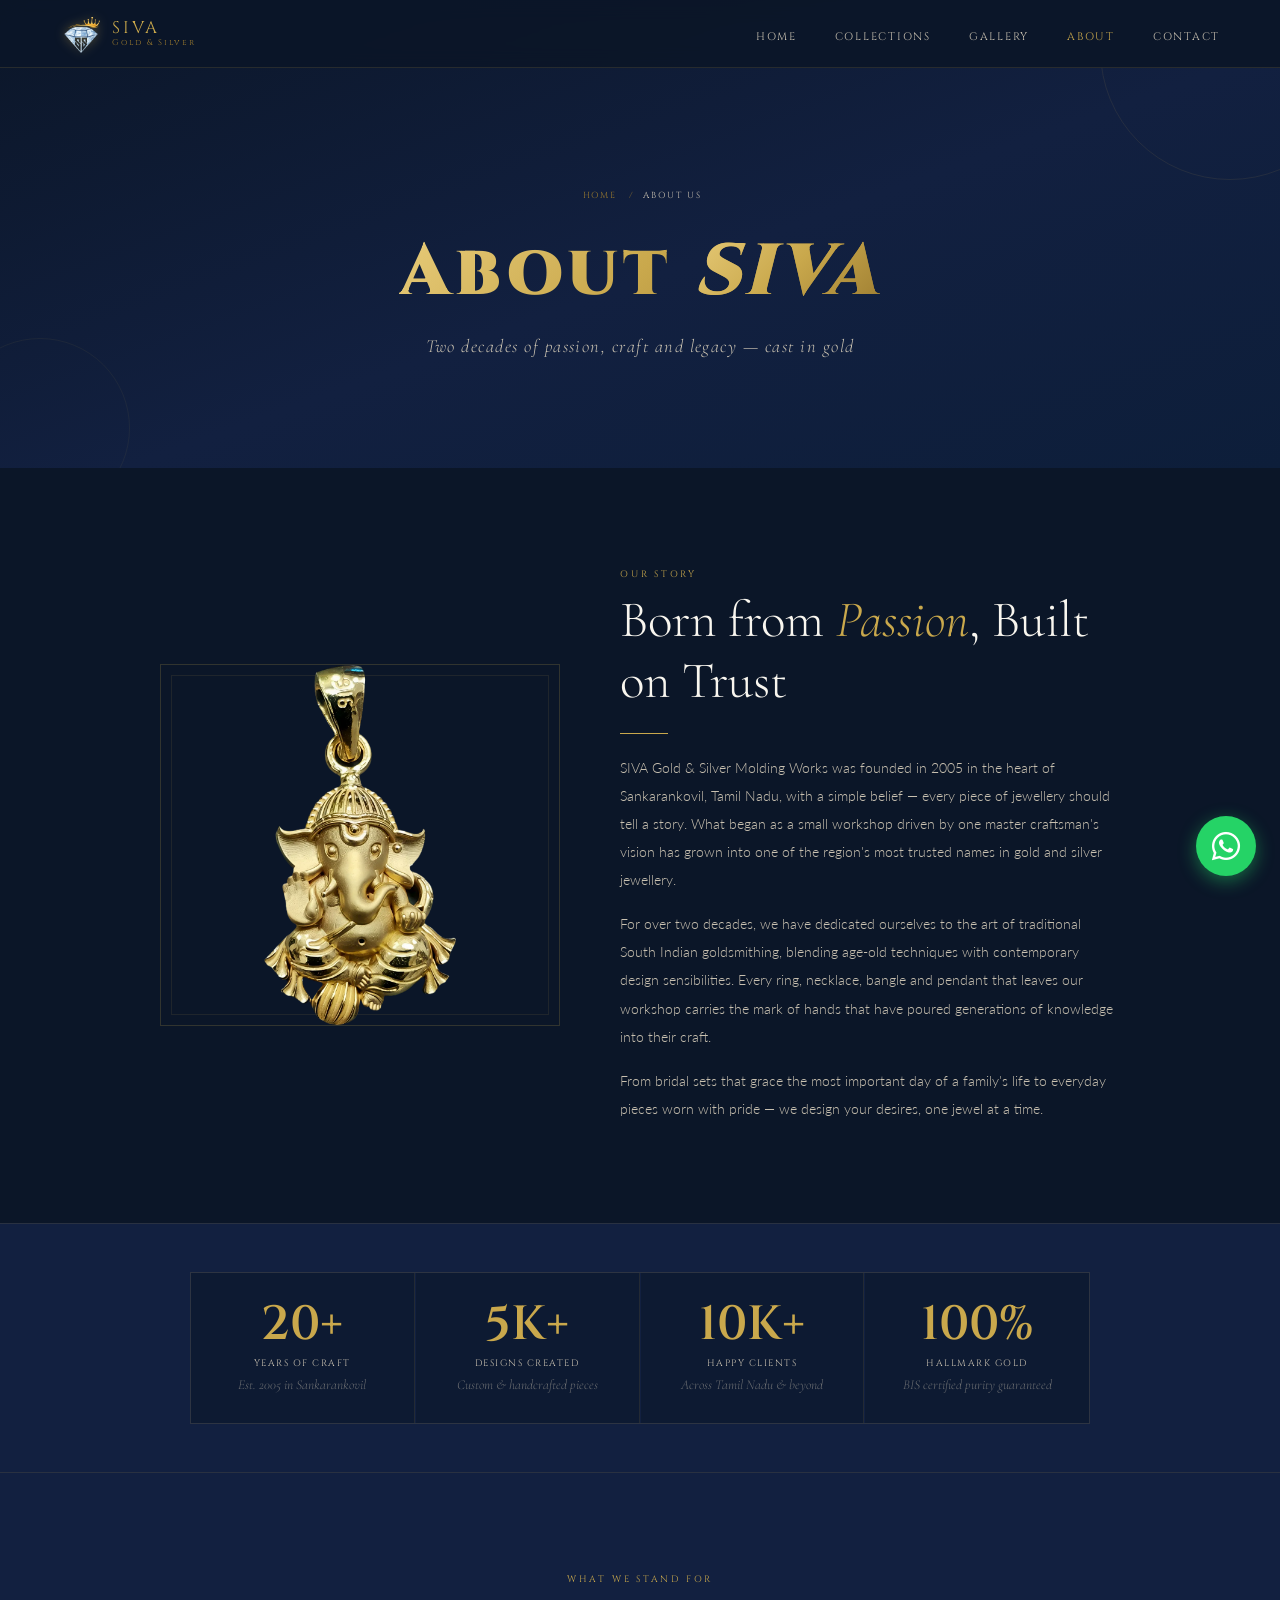
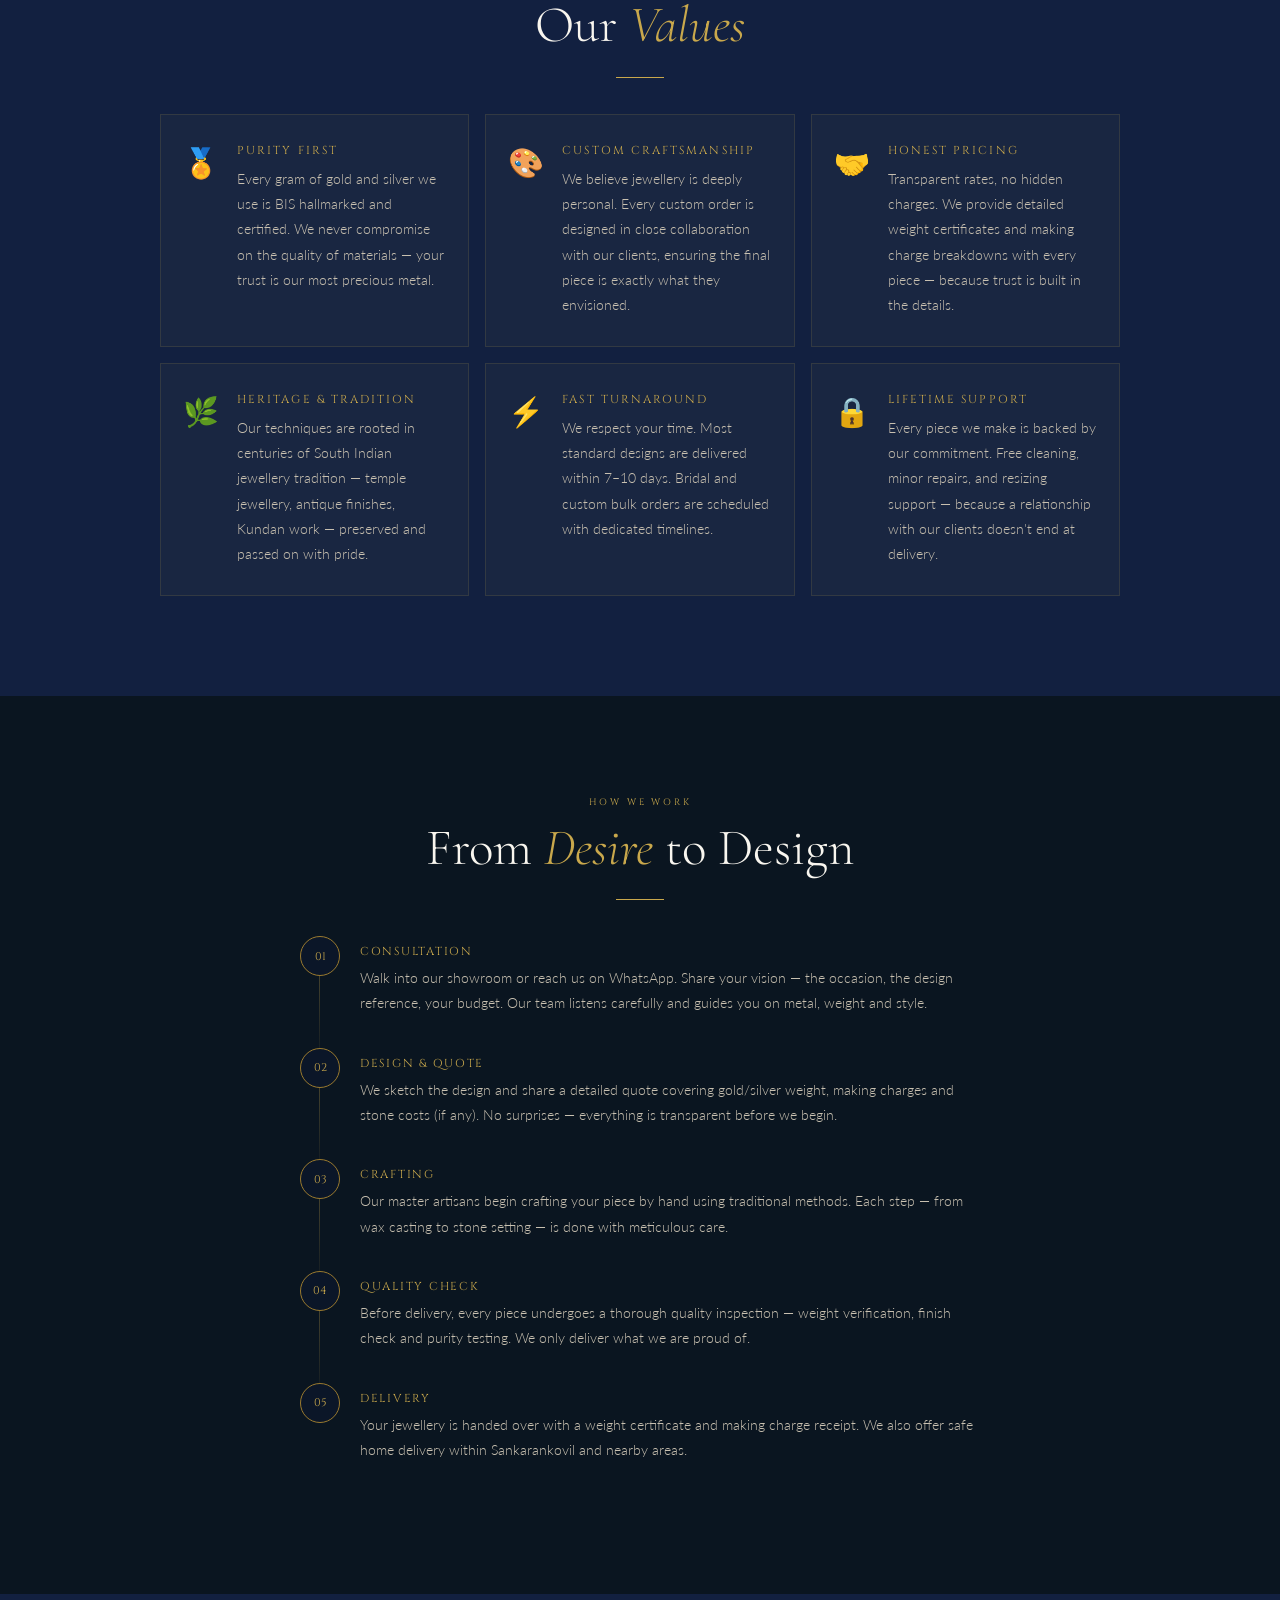
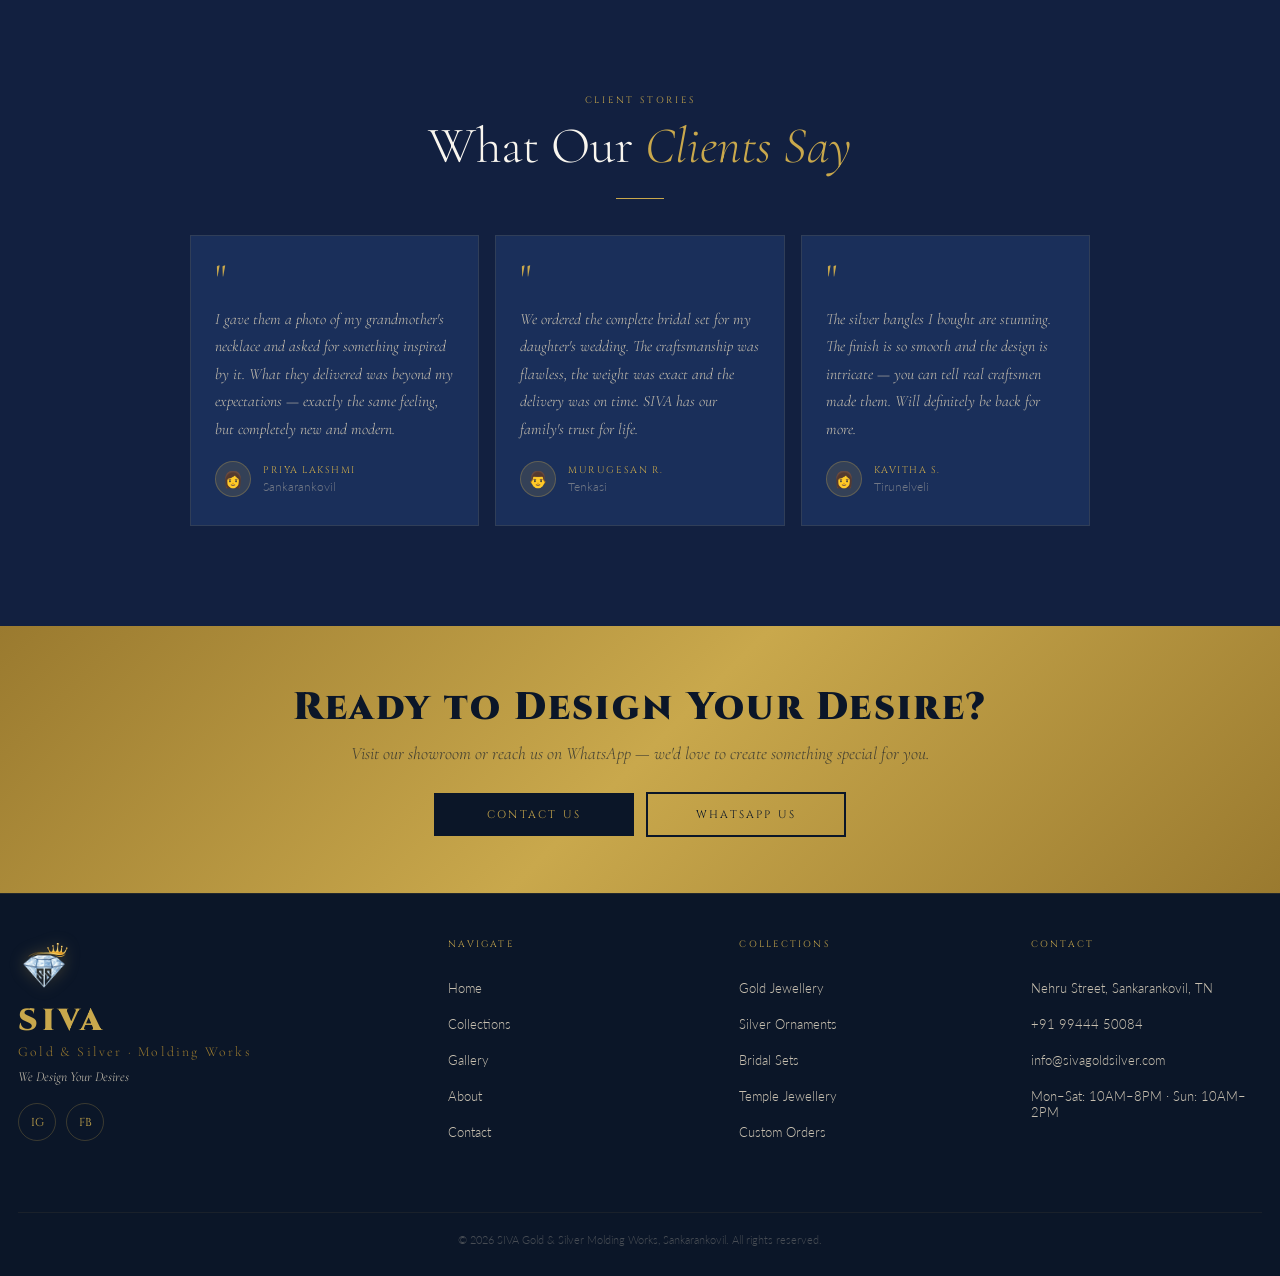
==== commit b39aa96d: "Wire up real Instagram and Facebook links, remove unused socials Instagram and Facebook now point at" ====
--- a/about.html
+++ b/about.html
@@ -543,10 +543,8 @@
       <div class="footer-brand-sub">Gold &amp; Silver · Molding Works</div>
       <div class="footer-tagline-txt">We Design Your Desires</div>
       <div class="footer-socials" style="justify-content:flex-start;margin-top:18px;">
-        <a class="social-btn" href="#" aria-label="Instagram">IG</a>
-        <a class="social-btn" href="#" aria-label="Facebook">FB</a>
-        <a class="social-btn" href="#" aria-label="Twitter">TW</a>
-        <a class="social-btn" href="#" aria-label="YouTube">YT</a>
+        <a class="social-btn" href="https://www.instagram.com/sivajeweltech" target="_blank" rel="noopener" aria-label="SIVA on Instagram">IG</a>
+        <a class="social-btn" href="https://www.facebook.com/share/1BZ9Z7TbrV/" target="_blank" rel="noopener" aria-label="SIVA on Facebook">FB</a>
       </div>
     </div>
     <div>
@@ -587,10 +585,8 @@
       <div class="footer-brand-sub">Gold &amp; Silver · Molding Works</div>
       <div class="footer-tagline-txt">We Design Your Desires</div>
       <div class="footer-socials">
-        <a class="social-btn" href="#" aria-label="Instagram">IG</a>
-        <a class="social-btn" href="#" aria-label="Facebook">FB</a>
-        <a class="social-btn" href="#" aria-label="Twitter">TW</a>
-        <a class="social-btn" href="#" aria-label="YouTube">YT</a>
+        <a class="social-btn" href="https://www.instagram.com/sivajeweltech" target="_blank" rel="noopener" aria-label="SIVA on Instagram">IG</a>
+        <a class="social-btn" href="https://www.facebook.com/share/1BZ9Z7TbrV/" target="_blank" rel="noopener" aria-label="SIVA on Facebook">FB</a>
       </div>
     </div>
     <div class="footer-accordion">
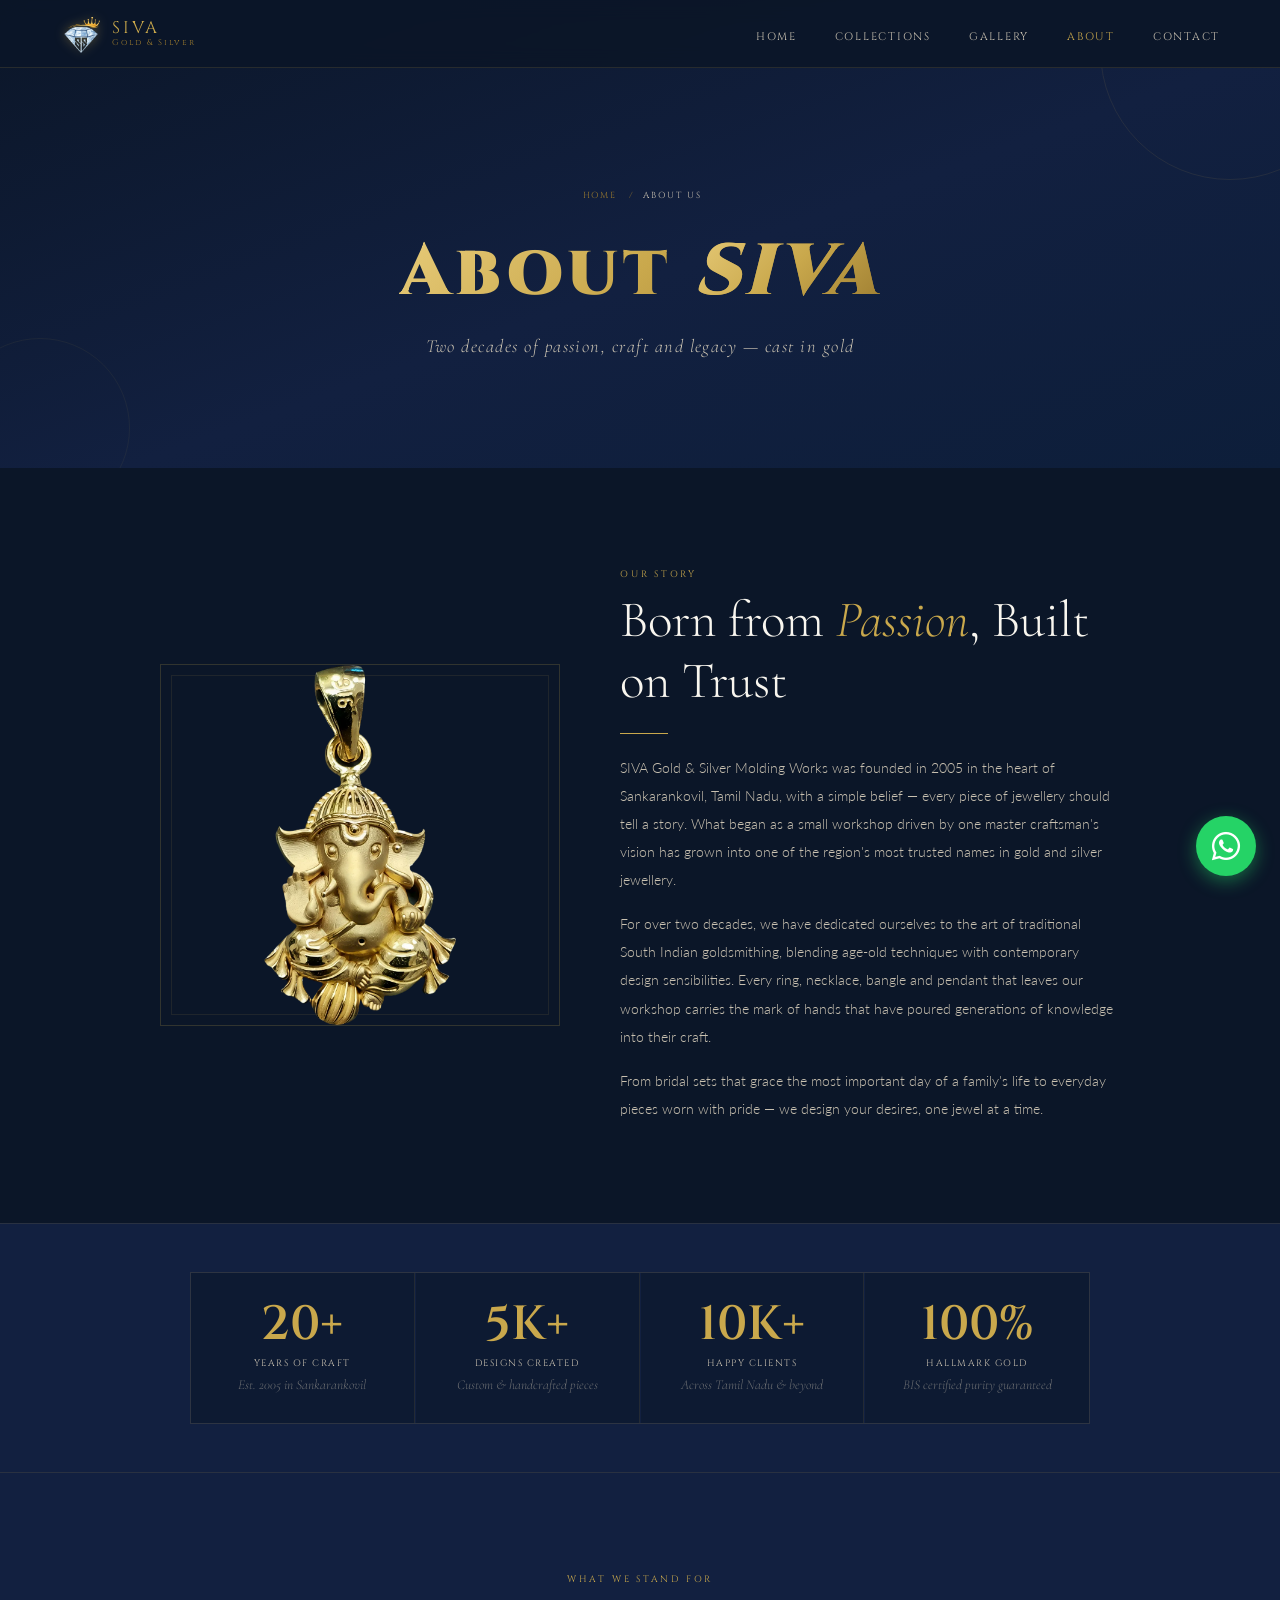
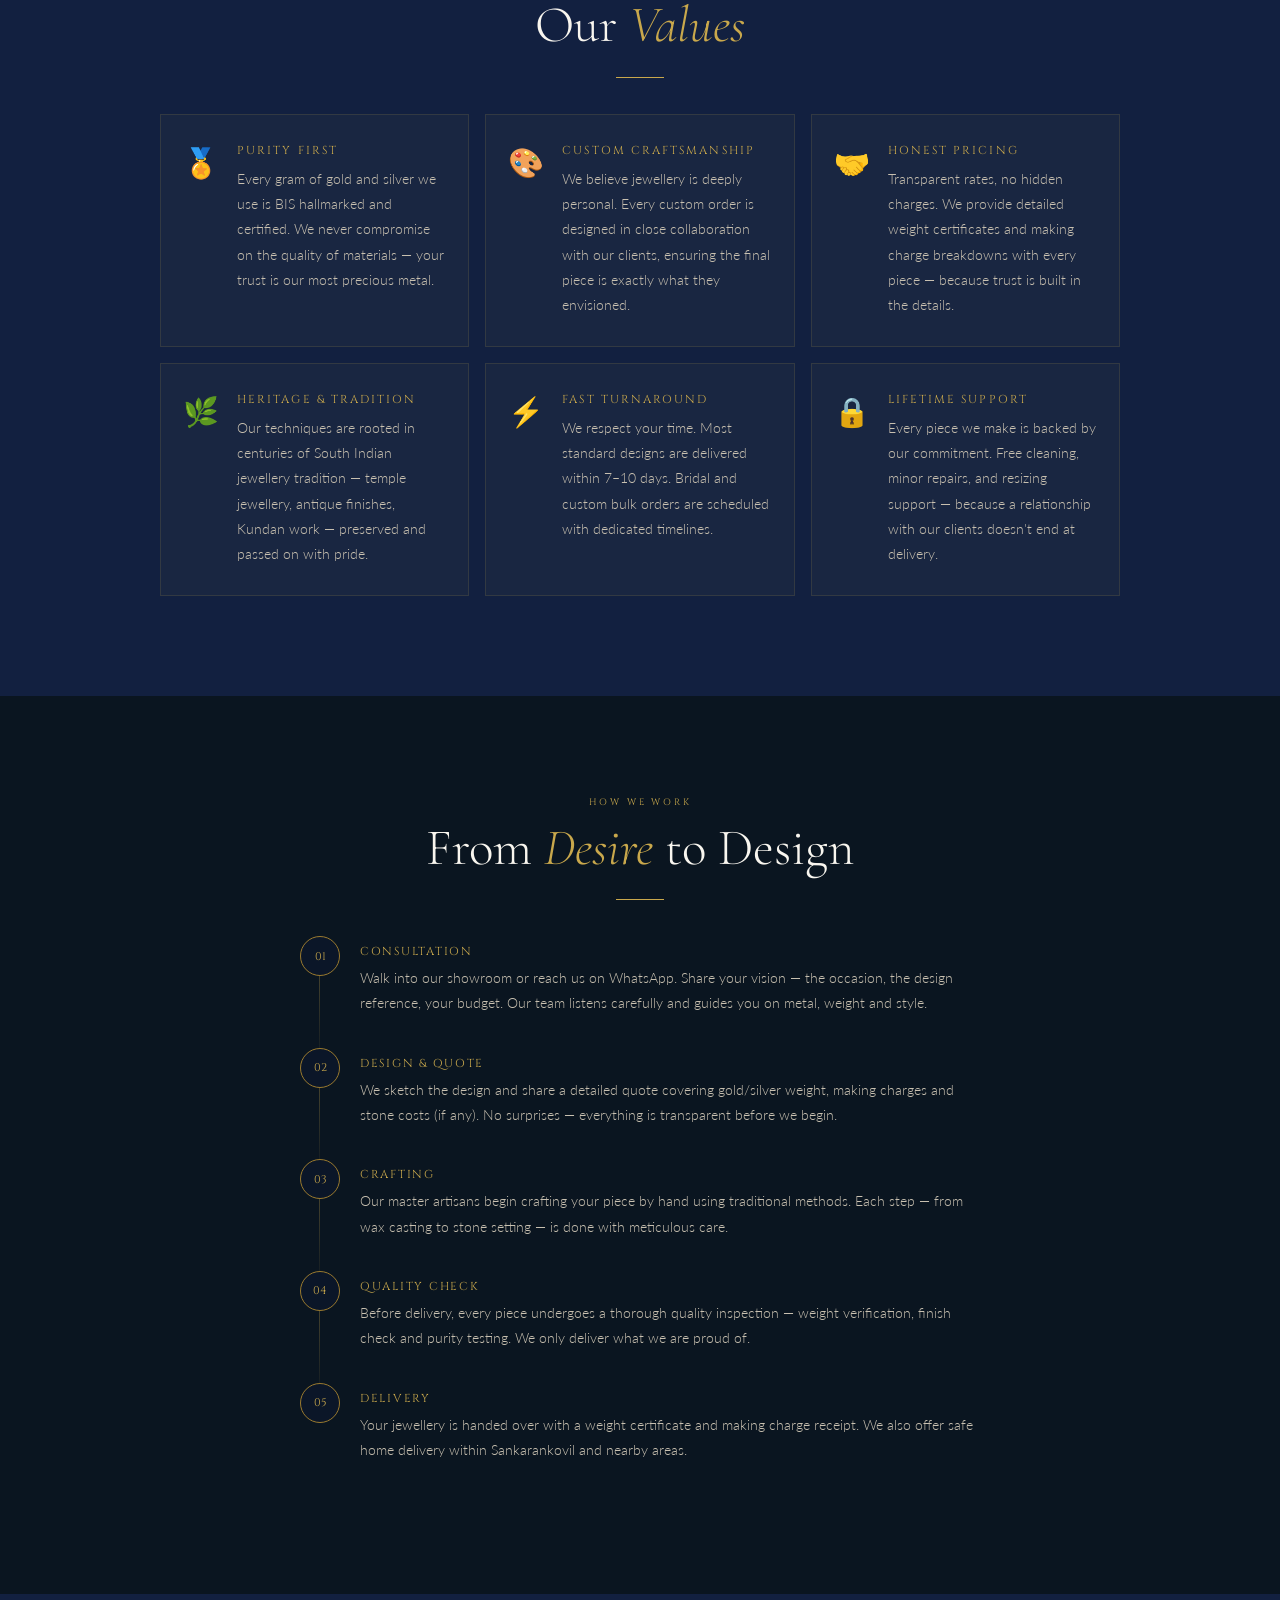
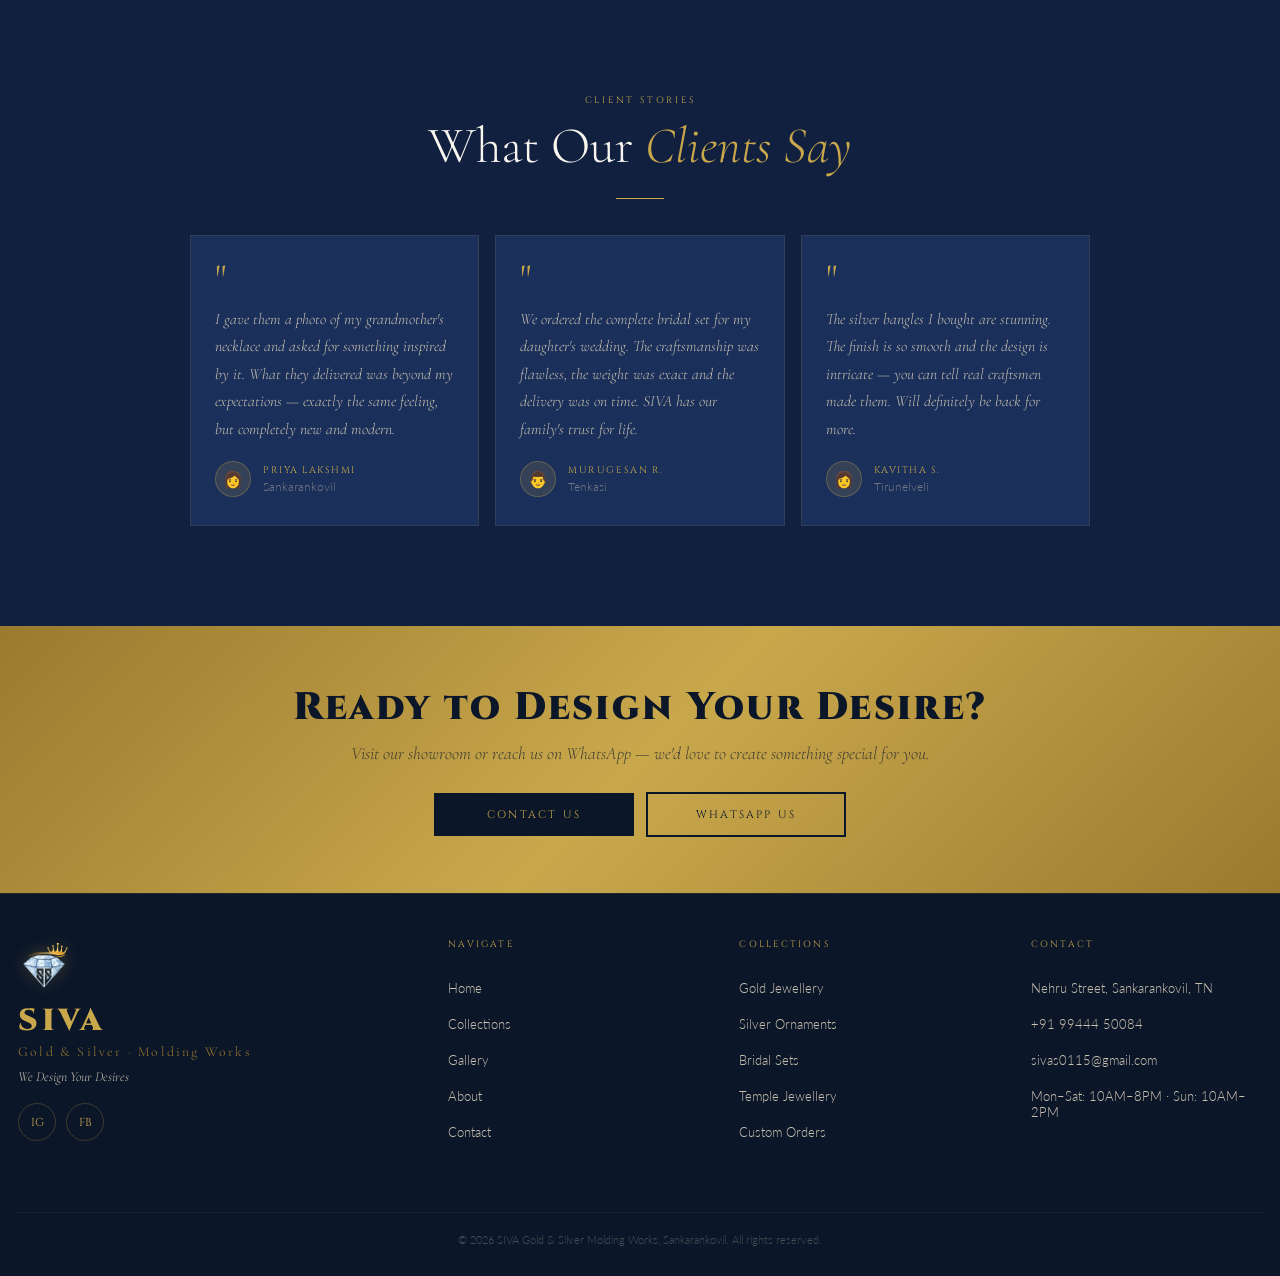
==== commit 0770ae0a: "Switch contact forms to a pre-filled email handoff; update address Email address changed to sivas011" ====
--- a/about.html
+++ b/about.html
@@ -572,7 +572,7 @@
       <ul class="footer-links">
         <li><a href="https://maps.app.goo.gl/4U7xmLHqNgu89swYA" target="_blank" rel="noopener">Nehru Street, Sankarankovil, TN</a></li>
         <li><a href="tel:+919944450084">+91 99444 50084</a></li>
-        <li><a href="mailto:info@sivagoldsilver.com">info@sivagoldsilver.com</a></li>
+        <li><a href="mailto:sivas0115@gmail.com">sivas0115@gmail.com</a></li>
         <li><span>Mon–Sat: 10AM–8PM · Sun: 10AM–2PM</span></li>
       </ul>
     </div>
@@ -608,7 +608,7 @@
           <ul class="footer-links">
             <li><a href="https://maps.app.goo.gl/4U7xmLHqNgu89swYA" target="_blank" rel="noopener">Nehru Street, Sankarankovil, TN</a></li>
             <li><a href="tel:+919944450084">+91 99444 50084</a></li>
-            <li><a href="mailto:info@sivagoldsilver.com">info@sivagoldsilver.com</a></li>
+            <li><a href="mailto:sivas0115@gmail.com">sivas0115@gmail.com</a></li>
             <li><span>Mon–Sat: 10AM–8PM · Sun: 10AM–2PM</span></li>
           </ul>
         </div>
